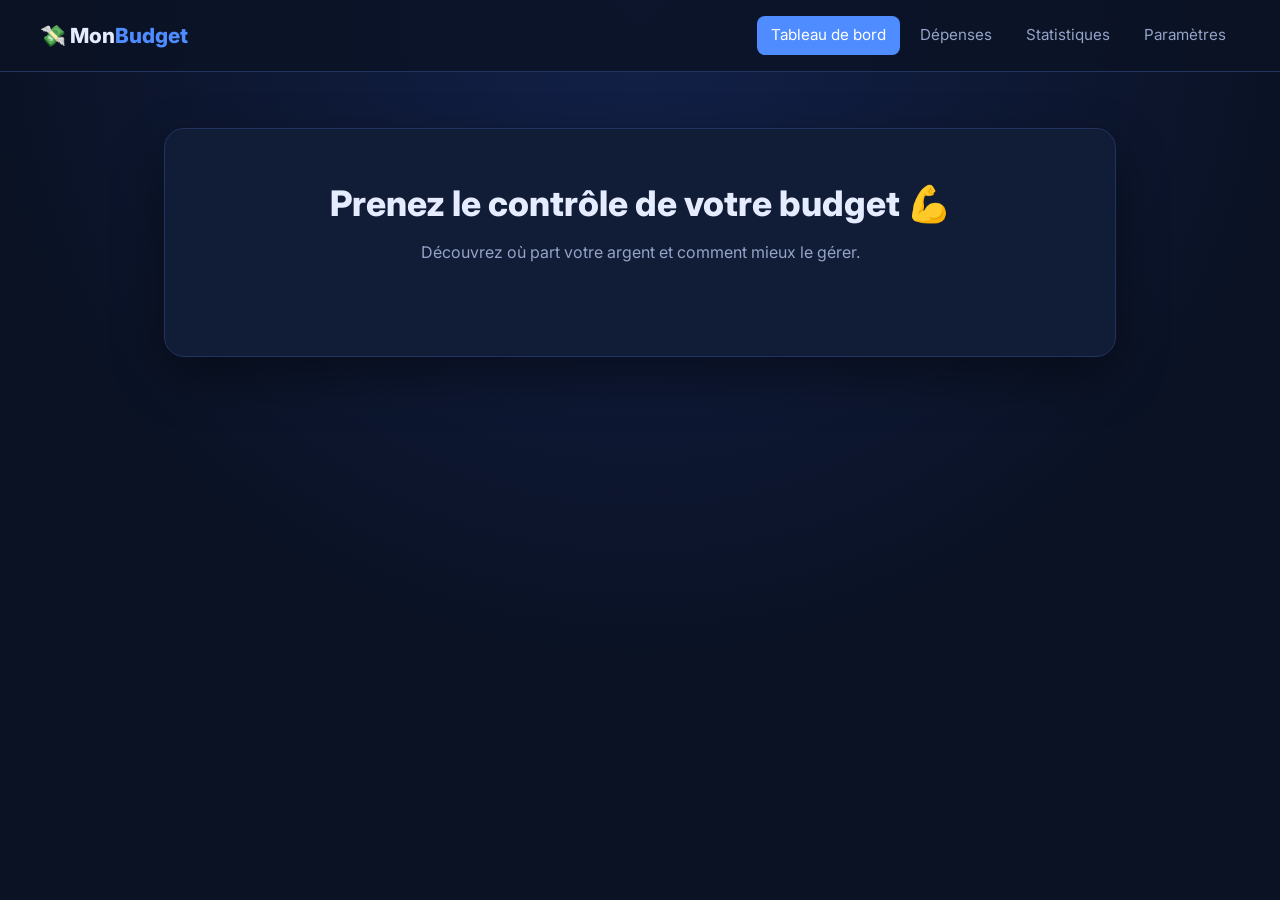
==== index.html @ a8c8c966 "ajout du titre et de la carte principale" ====
<!DOCTYPE html>
<html lang="fr">
<head>
  <meta charset="UTF-8">
  <meta name="viewport" content="width=device-width, initial-scale=1.0">
  <title>Tableau de bord – Budget étudiant</title>
  <link rel="preconnect" href="https://fonts.googleapis.com">
  <link rel="preconnect" href="https://fonts.gstatic.com" crossorigin>
  <link href="https://fonts.googleapis.com/css2?family=Inter:wght@400;500;600;700;800&display=swap" rel="stylesheet">
  <link rel="stylesheet" href="css/style.css">
</head>
<body>

  <!-- ===== NAVIGATION ===== -->
  <header class="navbar">
    <a href="index.html" class="logo">💸 Mon<span>Budget</span></a>
    <nav>
      <a href="index.html" class="active">Tableau de bord</a>
      <a href="depenses.html">Dépenses</a>
      <a href="stats.html">Statistiques</a>
      <a href="parametres.html">Paramètres</a>
    </nav>
    <!-- BOUTONS -->
  </header>

  <main class="container">
    <section class="card">

      <!-- TITRE -->
      <h1>Prenez le contrôle de votre budget 💪</h1>
      <p class="subtitle">Découvrez où part votre argent et comment mieux le gérer.</p>

      <!-- BARRE -->

      <div class="columns">

        <!-- LÉGENDE -->

        <!-- CONSEILS -->

      </div>
    </section>
  </main>

</body>
</html>
---- css/style.css ----
/* =========================================================
   VARIABLES
   Toutes les couleurs du site sont définies ici :
   les modifier ici les change partout.
   ========================================================= */
:root {
  /* Thème bleu nuit */
  --bg:          #0a1224;
  --card:        #111c36;
  --panel:       #16244a;
  --border:      #22335f;
  --text:        #e6ecff;
  --text-muted:  #94a3c7;
  --accent:      #4f8cff;
  --accent-2:    #7c5cff;

  /* Catégories de dépenses : tons chauds et terreux */
  --logement:     #e76f51;
  --alimentation: #f4a261;
  --etudes:       #2a9d8f;
  --transport:    #8ab17d;
  --loisirs:      #e9c46a;
  --divers:       #b5838d;

  /* Conseils : tons froids et pastel, pour se distinguer des catégories */
  --tip-1: #a0c4ff;
  --tip-2: #c77dff;
  --tip-3: #ff8fab;
  --tip-4: #80ed99;
  --tip-5: #ffe066;
}

/* =========================================================
   BASE
   ========================================================= */
* {
  box-sizing: border-box;
  margin: 0;
  padding: 0;
}

body {
  font-family: 'Inter', system-ui, sans-serif;
  background: radial-gradient(circle at top, #13214a 0%, var(--bg) 60%);
  color: var(--text);
  min-height: 100vh;
  line-height: 1.5;
}

/* =========================================================
   NAVIGATION
   ========================================================= */
.navbar {
  display: flex;
  justify-content: space-between;
  align-items: center;
  flex-wrap: wrap;
  gap: 16px;
  padding: 16px 40px;
  background: rgba(10, 18, 36, 0.8);
  border-bottom: 1px solid var(--border);
}

.logo {
  font-size: 1.3rem;
  font-weight: 800;
  color: var(--text);
  text-decoration: none;
}

.logo span {
  color: var(--accent);
}

.navbar nav {
  display: flex;
  gap: 6px;
  flex-wrap: wrap;
}

.navbar nav a {
  color: var(--text-muted);
  text-decoration: none;
  padding: 8px 14px;
  border-radius: 8px;
  font-size: 0.95rem;
  transition: background 0.2s, color 0.2s;
}

.navbar nav a:hover {
  background: var(--panel);
  color: var(--text);
}

.navbar nav a.active {
  background: var(--accent);
  color: #fff;
}
/* =========================================================
   CARTE PRINCIPALE
   ========================================================= */
.container {
  max-width: 1000px;
  margin: 56px auto;
  padding: 0 24px;
}

.card {
  background: var(--card);
  border: 1px solid var(--border);
  border-radius: 20px;
  padding: 48px;
  box-shadow: 0 20px 50px rgba(0, 0, 0, 0.4);
}

h1 {
  text-align: center;
  font-size: 2.2rem;
  font-weight: 800;
}

.subtitle {
  text-align: center;
  color: var(--text-muted);
  margin: 10px 0 44px;
}

.section-title {
  font-size: 1.1rem;
  font-weight: 700;
  margin-bottom: 14px;
}
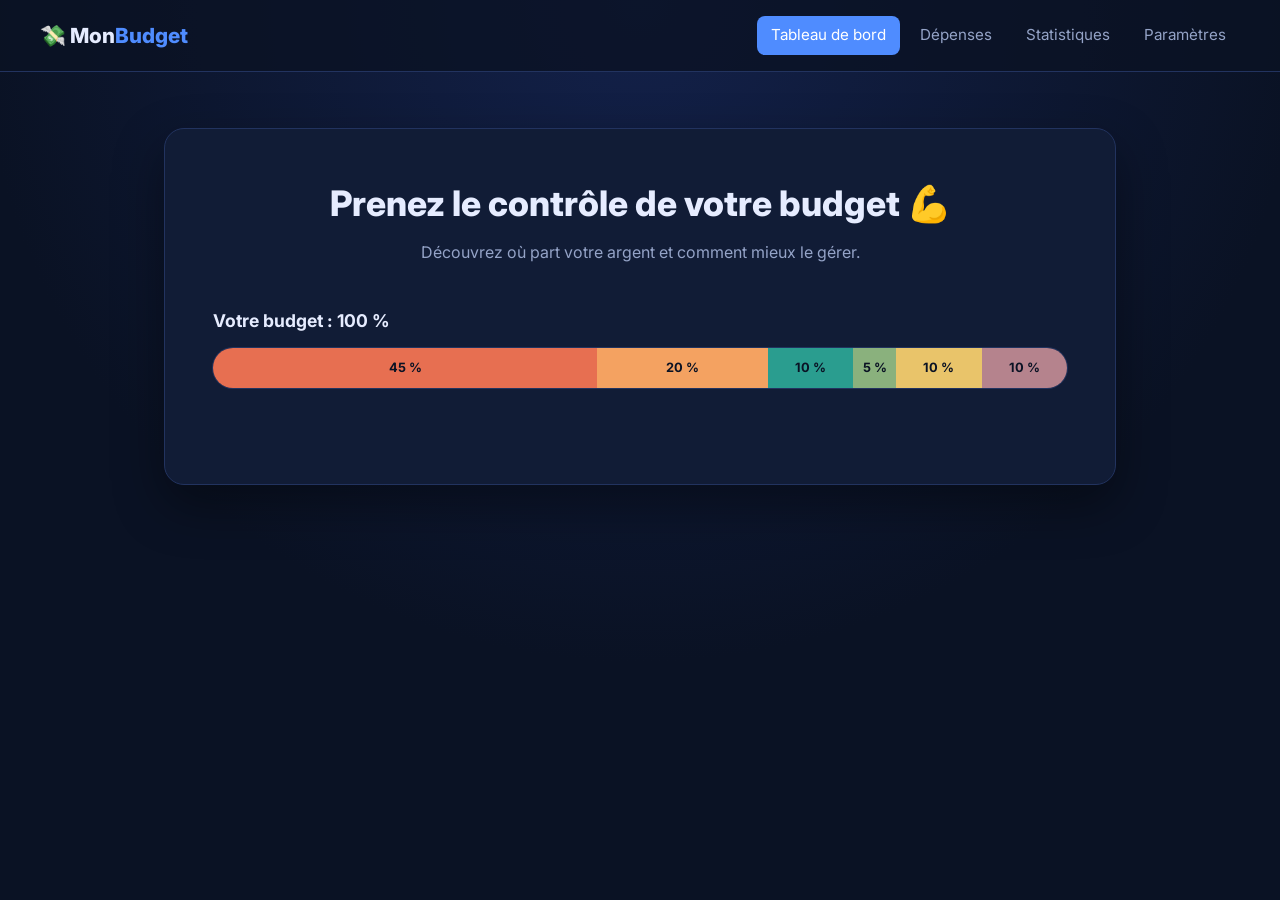
==== commit b810e4d2: "ajout de la barre de répartition du budget" ====
--- a/index.html
+++ b/index.html
@@ -31,6 +31,16 @@
       <p class="subtitle">Découvrez où part votre argent et comment mieux le gérer.</p>
 
       <!-- BARRE -->
+      <!-- La largeur de chaque segment correspond à son pourcentage du budget -->
+      <h2 class="section-title">Votre budget : 100 %</h2>
+      <div class="budget-bar">
+        <span class="seg logement"     style="width: 45%">45 %</span>
+        <span class="seg alimentation" style="width: 20%">20 %</span>
+        <span class="seg etudes"       style="width: 10%">10 %</span>
+        <span class="seg transport"    style="width: 5%">5 %</span>
+        <span class="seg loisirs"      style="width: 10%">10 %</span>
+        <span class="seg divers"       style="width: 10%">10 %</span>
+      </div>
 
       <div class="columns">
 
--- a/css/style.css
+++ b/css/style.css
@@ -129,4 +129,38 @@
   font-size: 1.1rem;
   font-weight: 700;
   margin-bottom: 14px;
-}+}
+/* =========================================================
+   BARRE DU BUDGET
+   ========================================================= */
+.budget-bar {
+  display: flex;
+  height: 40px;
+  border-radius: 999px;
+  overflow: hidden; /* coupe les segments pour suivre les bords arrondis */
+  margin-bottom: 48px;
+  box-shadow: 0 0 0 1px var(--border);
+}
+
+.seg {
+  display: flex;
+  align-items: center;
+  justify-content: center;
+  font-size: 0.8rem;
+  font-weight: 700;
+  color: var(--bg);
+  white-space: nowrap;
+  transition: filter 0.2s;
+}
+
+.seg:hover {
+  filter: brightness(1.15);
+}
+
+/* Couleurs de fond partagées par les segments et les pastilles */
+.logement     { background: var(--logement); }
+.alimentation { background: var(--alimentation); }
+.etudes       { background: var(--etudes); }
+.transport    { background: var(--transport); }
+.loisirs      { background: var(--loisirs); }
+.divers       { background: var(--divers); }
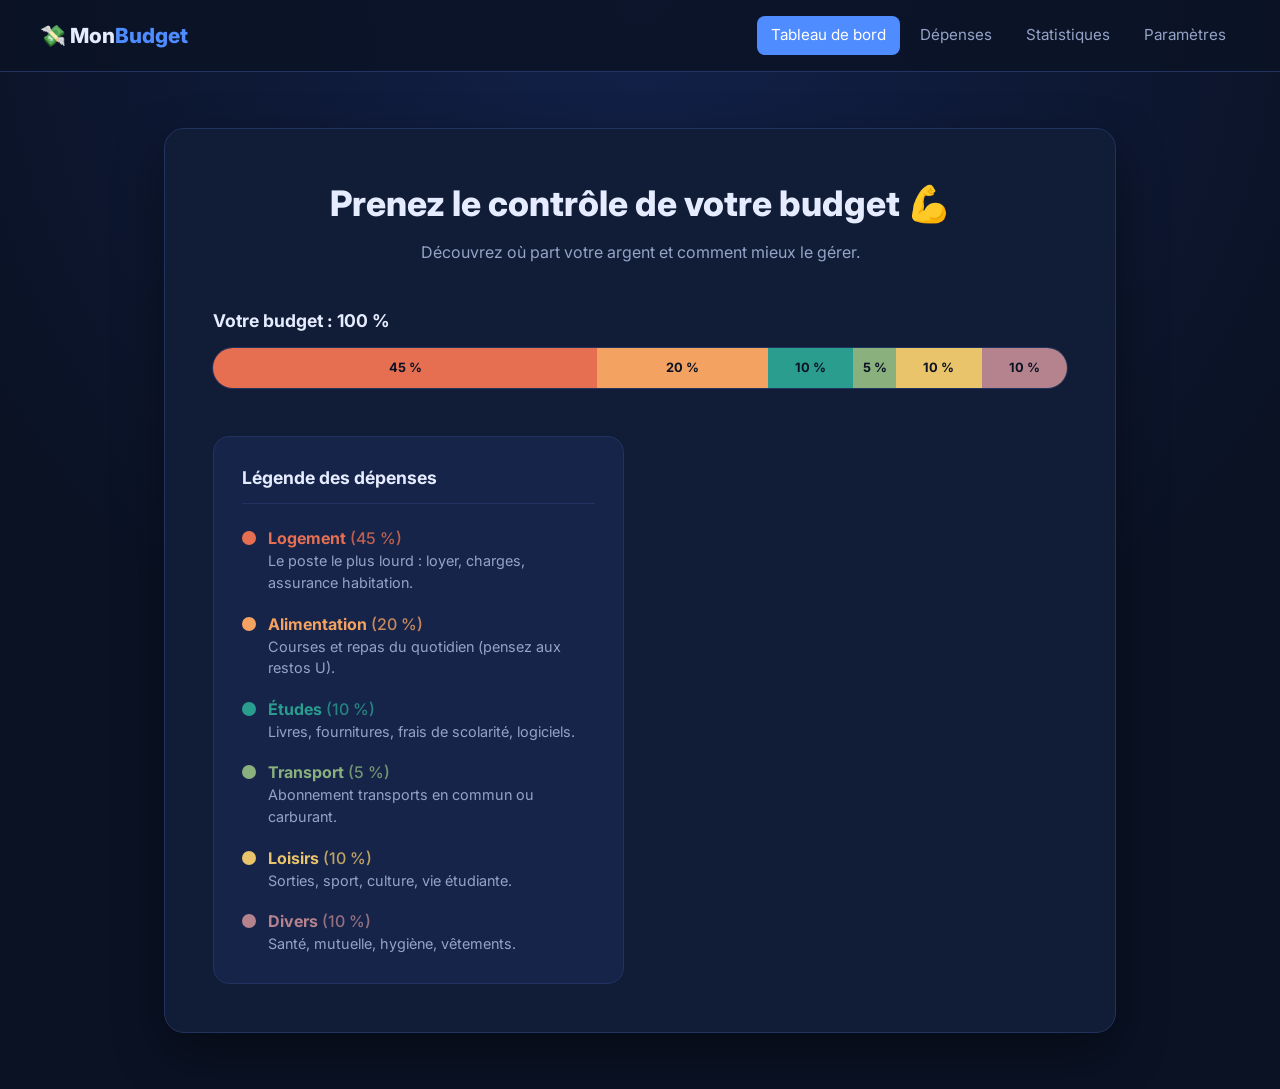
==== commit 8bb69cf9: "ajout de la légende des dépenses" ====
--- a/index.html
+++ b/index.html
@@ -45,6 +45,53 @@
       <div class="columns">
 
         <!-- LÉGENDE -->
+        <div class="panel">
+          <h3>Légende des dépenses</h3>
+          <ul class="legend">
+            <li>
+              <span class="dot logement"></span>
+              <div>
+                <strong class="txt-logement">Logement <em>(45 %)</em></strong>
+                <p>Le poste le plus lourd : loyer, charges, assurance habitation.</p>
+              </div>
+            </li>
+            <li>
+              <span class="dot alimentation"></span>
+              <div>
+                <strong class="txt-alimentation">Alimentation <em>(20 %)</em></strong>
+                <p>Courses et repas du quotidien (pensez aux restos U).</p>
+              </div>
+            </li>
+            <li>
+              <span class="dot etudes"></span>
+              <div>
+                <strong class="txt-etudes">Études <em>(10 %)</em></strong>
+                <p>Livres, fournitures, frais de scolarité, logiciels.</p>
+              </div>
+            </li>
+            <li>
+              <span class="dot transport"></span>
+              <div>
+                <strong class="txt-transport">Transport <em>(5 %)</em></strong>
+                <p>Abonnement transports en commun ou carburant.</p>
+              </div>
+            </li>
+            <li>
+              <span class="dot loisirs"></span>
+              <div>
+                <strong class="txt-loisirs">Loisirs <em>(10 %)</em></strong>
+                <p>Sorties, sport, culture, vie étudiante.</p>
+              </div>
+            </li>
+            <li>
+              <span class="dot divers"></span>
+              <div>
+                <strong class="txt-divers">Divers <em>(10 %)</em></strong>
+                <p>Santé, mutuelle, hygiène, vêtements.</p>
+              </div>
+            </li>
+          </ul>
+        </div>
 
         <!-- CONSEILS -->
 
--- a/css/style.css
+++ b/css/style.css
@@ -163,4 +163,73 @@
 .etudes       { background: var(--etudes); }
 .transport    { background: var(--transport); }
 .loisirs      { background: var(--loisirs); }
-.divers       { background: var(--divers); }+.divers       { background: var(--divers); }
+/* =========================================================
+   COLONNES
+   ========================================================= */
+.columns {
+  display: grid;
+  grid-template-columns: 1fr 1fr;
+  gap: 32px;
+}
+
+.panel {
+  background: var(--panel);
+  border: 1px solid var(--border);
+  border-radius: 16px;
+  padding: 28px;
+}
+
+.panel h3 {
+  font-size: 1.1rem;
+  margin-bottom: 22px;
+  padding-bottom: 12px;
+  border-bottom: 1px solid var(--border);
+}
+
+/* =========================================================
+   LÉGENDE DES DÉPENSES
+   ========================================================= */
+.legend {
+  list-style: none;
+  display: flex;
+  flex-direction: column;
+  gap: 18px;
+}
+
+.legend li {
+  display: flex;
+  gap: 12px;
+  align-items: flex-start;
+}
+
+.dot {
+  flex-shrink: 0; /* empêche la pastille de s'écraser si le texte est long */
+  width: 14px;
+  height: 14px;
+  border-radius: 50%;
+  margin-top: 5px; /* aligne la pastille sur la première ligne de texte */
+}
+
+.legend strong {
+  display: block;
+  font-weight: 700;
+}
+
+.legend em {
+  font-style: normal;
+  font-weight: 500;
+  opacity: 0.8;
+}
+
+.legend p {
+  color: var(--text-muted);
+  font-size: 0.9rem;
+}
+
+.txt-logement     { color: var(--logement); }
+.txt-alimentation { color: var(--alimentation); }
+.txt-etudes       { color: var(--etudes); }
+.txt-transport    { color: var(--transport); }
+.txt-loisirs      { color: var(--loisirs); }
+.txt-divers       { color: var(--divers); }
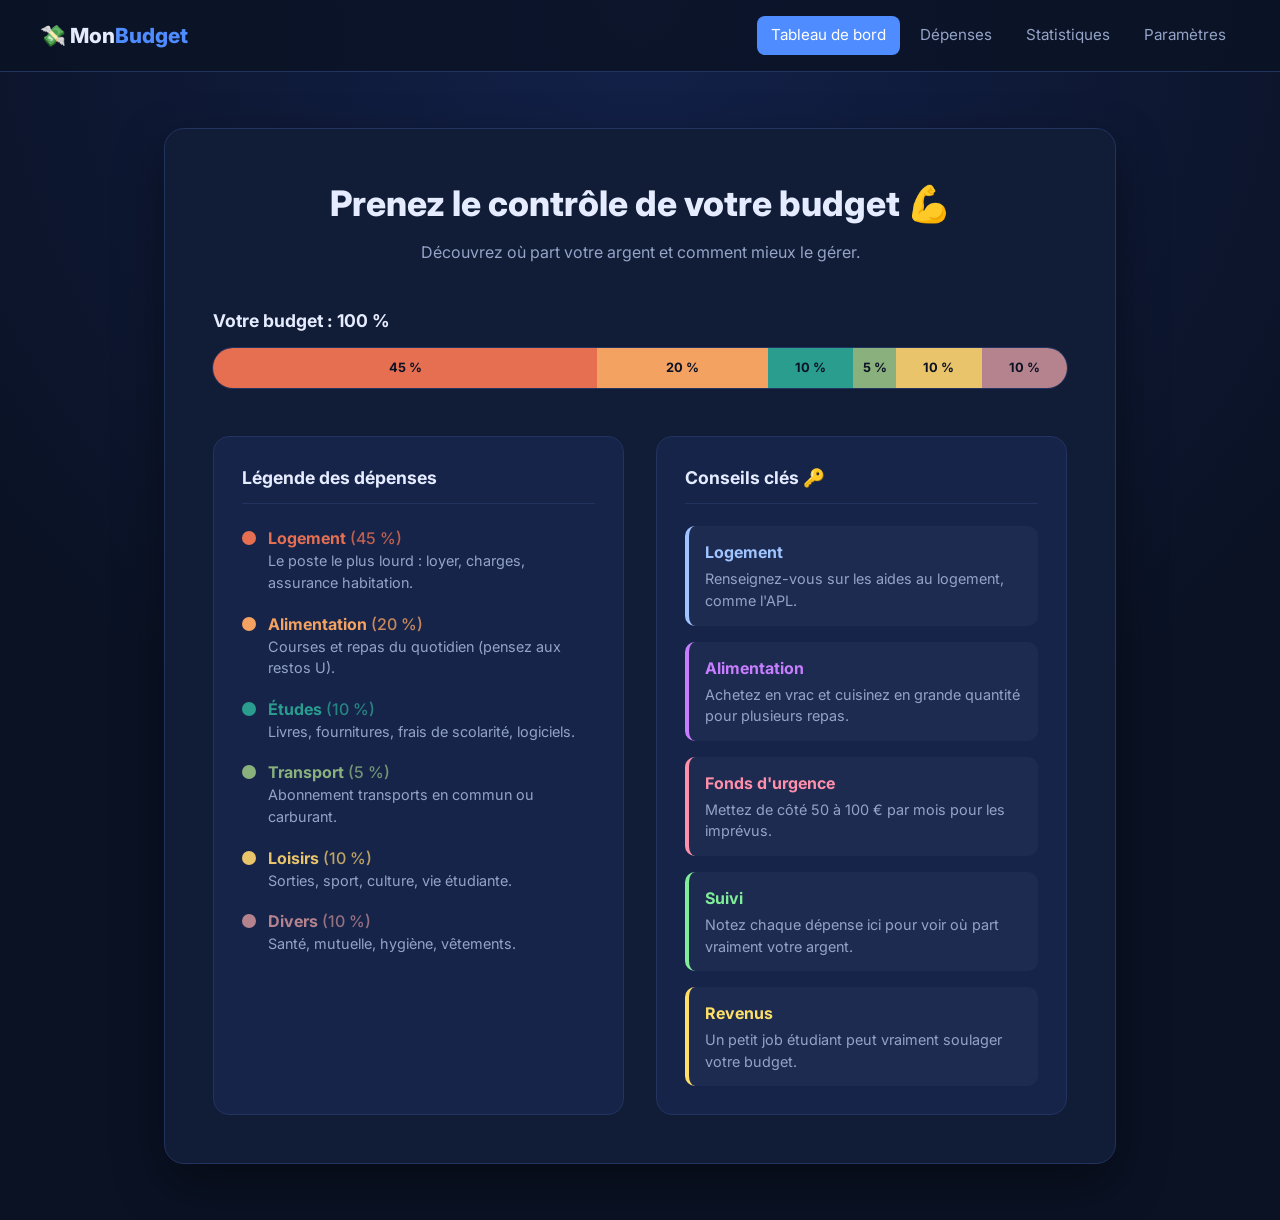
==== commit 478c0d48: "ajout de la section conseils clés" ====
--- a/index.html
+++ b/index.html
@@ -94,6 +94,32 @@
         </div>
 
         <!-- CONSEILS -->
+                 <!-- ===== CONSEILS CLÉS ===== -->
+        <div class="panel">
+          <h3>Conseils clés 🔑</h3>
+          <ul class="tips">
+            <li class="tip tip-1">
+              <strong>Logement</strong>
+              <p>Renseignez-vous sur les aides au logement, comme l'APL.</p>
+            </li>
+            <li class="tip tip-2">
+              <strong>Alimentation</strong>
+              <p>Achetez en vrac et cuisinez en grande quantité pour plusieurs repas.</p>
+            </li>
+            <li class="tip tip-3">
+              <strong>Fonds d'urgence</strong>
+              <p>Mettez de côté 50 à 100 € par mois pour les imprévus.</p>
+            </li>
+            <li class="tip tip-4">
+              <strong>Suivi</strong>
+              <p>Notez chaque dépense ici pour voir où part vraiment votre argent.</p>
+            </li>
+            <li class="tip tip-5">
+              <strong>Revenus</strong>
+              <p>Un petit job étudiant peut vraiment soulager votre budget.</p>
+            </li>
+          </ul>
+        </div>
 
       </div>
     </section>
--- a/css/style.css
+++ b/css/style.css
@@ -232,4 +232,39 @@
 .txt-etudes       { color: var(--etudes); }
 .txt-transport    { color: var(--transport); }
 .txt-loisirs      { color: var(--loisirs); }
-.txt-divers       { color: var(--divers); }+.txt-divers       { color: var(--divers); }
+/* =========================================================
+   CONSEILS CLÉS
+   ========================================================= */
+.tips {
+  list-style: none;
+  display: flex;
+  flex-direction: column;
+  gap: 16px;
+}
+
+/* --tip-color est défini par chaque classe .tip-N ci-dessous,
+   ce qui évite de répéter les règles pour chaque conseil */
+.tip {
+  padding: 14px 16px;
+  border-radius: 10px;
+  background: rgba(255, 255, 255, 0.03);
+  border-left: 4px solid var(--tip-color);
+}
+
+.tip strong {
+  color: var(--tip-color);
+  font-weight: 700;
+}
+
+.tip p {
+  color: var(--text-muted);
+  font-size: 0.9rem;
+  margin-top: 4px;
+}
+
+.tip-1 { --tip-color: var(--tip-1); }
+.tip-2 { --tip-color: var(--tip-2); }
+.tip-3 { --tip-color: var(--tip-3); }
+.tip-4 { --tip-color: var(--tip-4); }
+.tip-5 { --tip-color: var(--tip-5); }
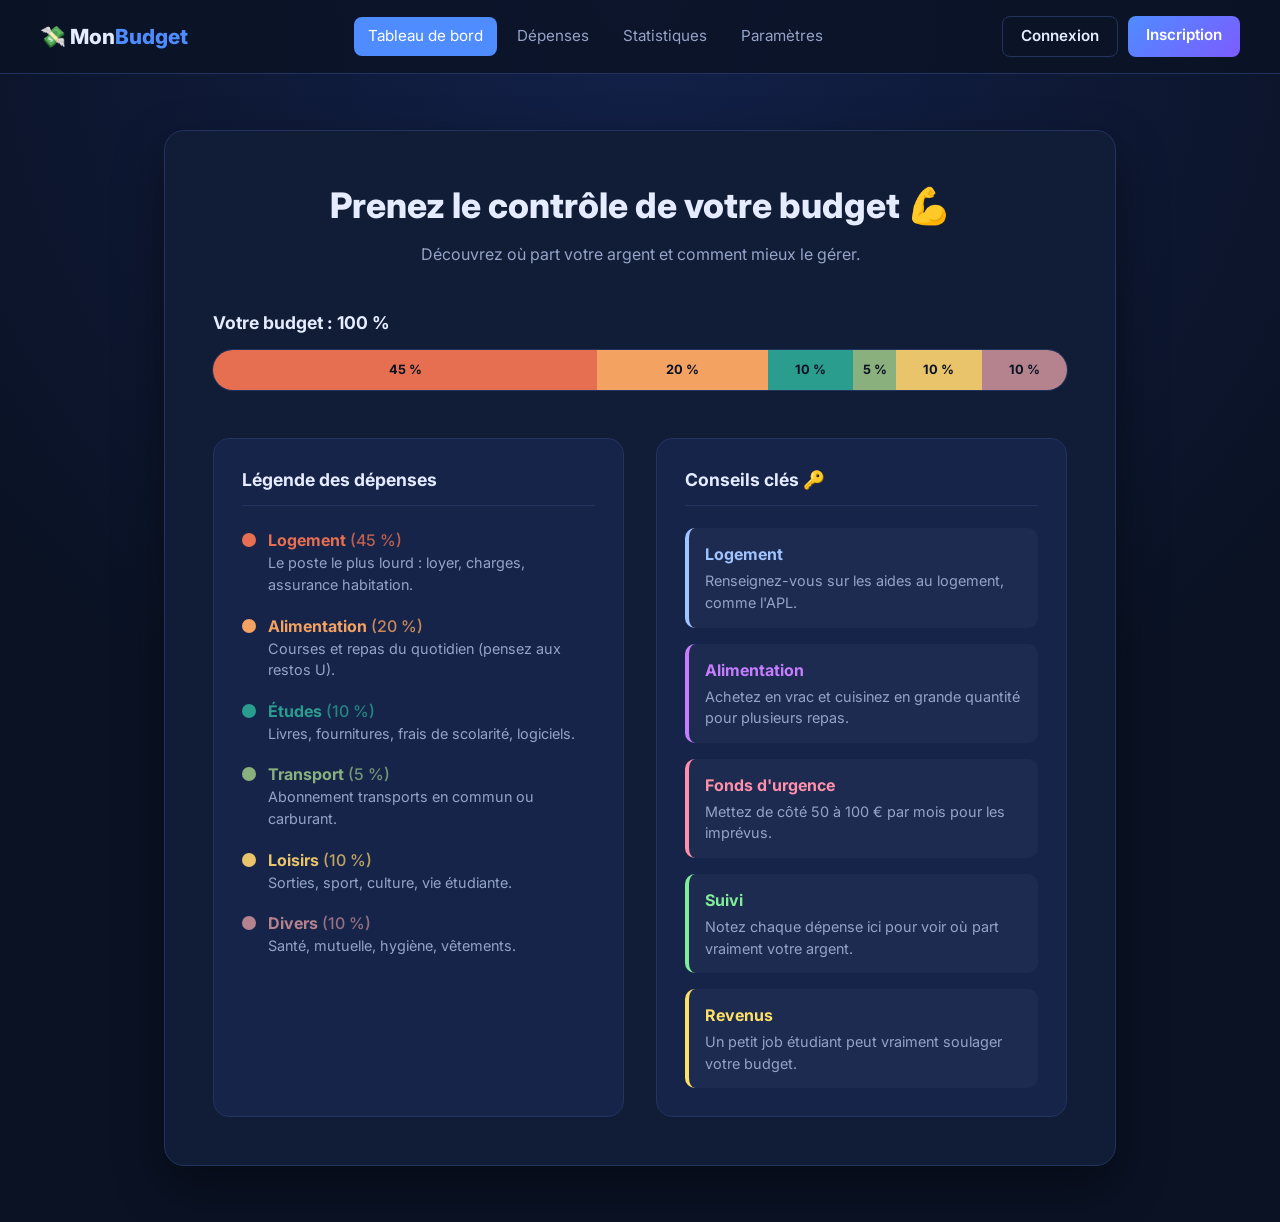
==== commit 3e807c7f: "ajout des boutons Connexion et Inscription" ====
--- a/index.html
+++ b/index.html
@@ -20,7 +20,12 @@
       <a href="stats.html">Statistiques</a>
       <a href="parametres.html">Paramètres</a>
     </nav>
-    <!-- BOUTONS -->
+    
+         <!-- ===== COMPTE ===== -->
+    <div class="nav-auth">
+      <a href="connexion.html" class="btn-ghost">Connexion</a>
+      <a href="inscription.html" class="btn-primary">Inscription</a>
+    </div>
   </header>
 
   <main class="container">
--- a/css/style.css
+++ b/css/style.css
@@ -267,4 +267,67 @@
 .tip-2 { --tip-color: var(--tip-2); }
 .tip-3 { --tip-color: var(--tip-3); }
 .tip-4 { --tip-color: var(--tip-4); }
-.tip-5 { --tip-color: var(--tip-5); }+.tip-5 { --tip-color: var(--tip-5); }
+/* =========================================================
+   RESPONSIVE (écrans de moins de 760px)
+   ========================================================= */
+@media (max-width: 760px) {
+  .navbar {
+    padding: 14px 16px;
+  }
+
+  .container {
+    margin: 32px auto;
+    padding: 0 16px;
+  }
+
+  .card {
+    padding: 28px 20px;
+  }
+
+  h1 {
+    font-size: 1.7rem;
+  }
+
+  .columns {
+    grid-template-columns: 1fr;
+  }
+
+  .seg {
+    font-size: 0.65rem;
+  }
+}
+/* =========================================================
+   BOUTONS CONNEXION / INSCRIPTION
+   ========================================================= */
+.nav-auth {
+  display: flex;
+  gap: 10px;
+}
+
+.nav-auth a {
+  padding: 8px 18px;
+  border-radius: 8px;
+  font-size: 0.95rem;
+  font-weight: 600;
+  text-decoration: none;
+  transition: border-color 0.2s, filter 0.2s;
+}
+
+.btn-ghost {
+  color: var(--text);
+  border: 1px solid var(--border);
+}
+
+.btn-ghost:hover {
+  border-color: var(--accent);
+}
+
+.btn-primary {
+  color: #fff;
+  background: linear-gradient(135deg, var(--accent), var(--accent-2));
+}
+
+.btn-primary:hover {
+  filter: brightness(1.15);
+}
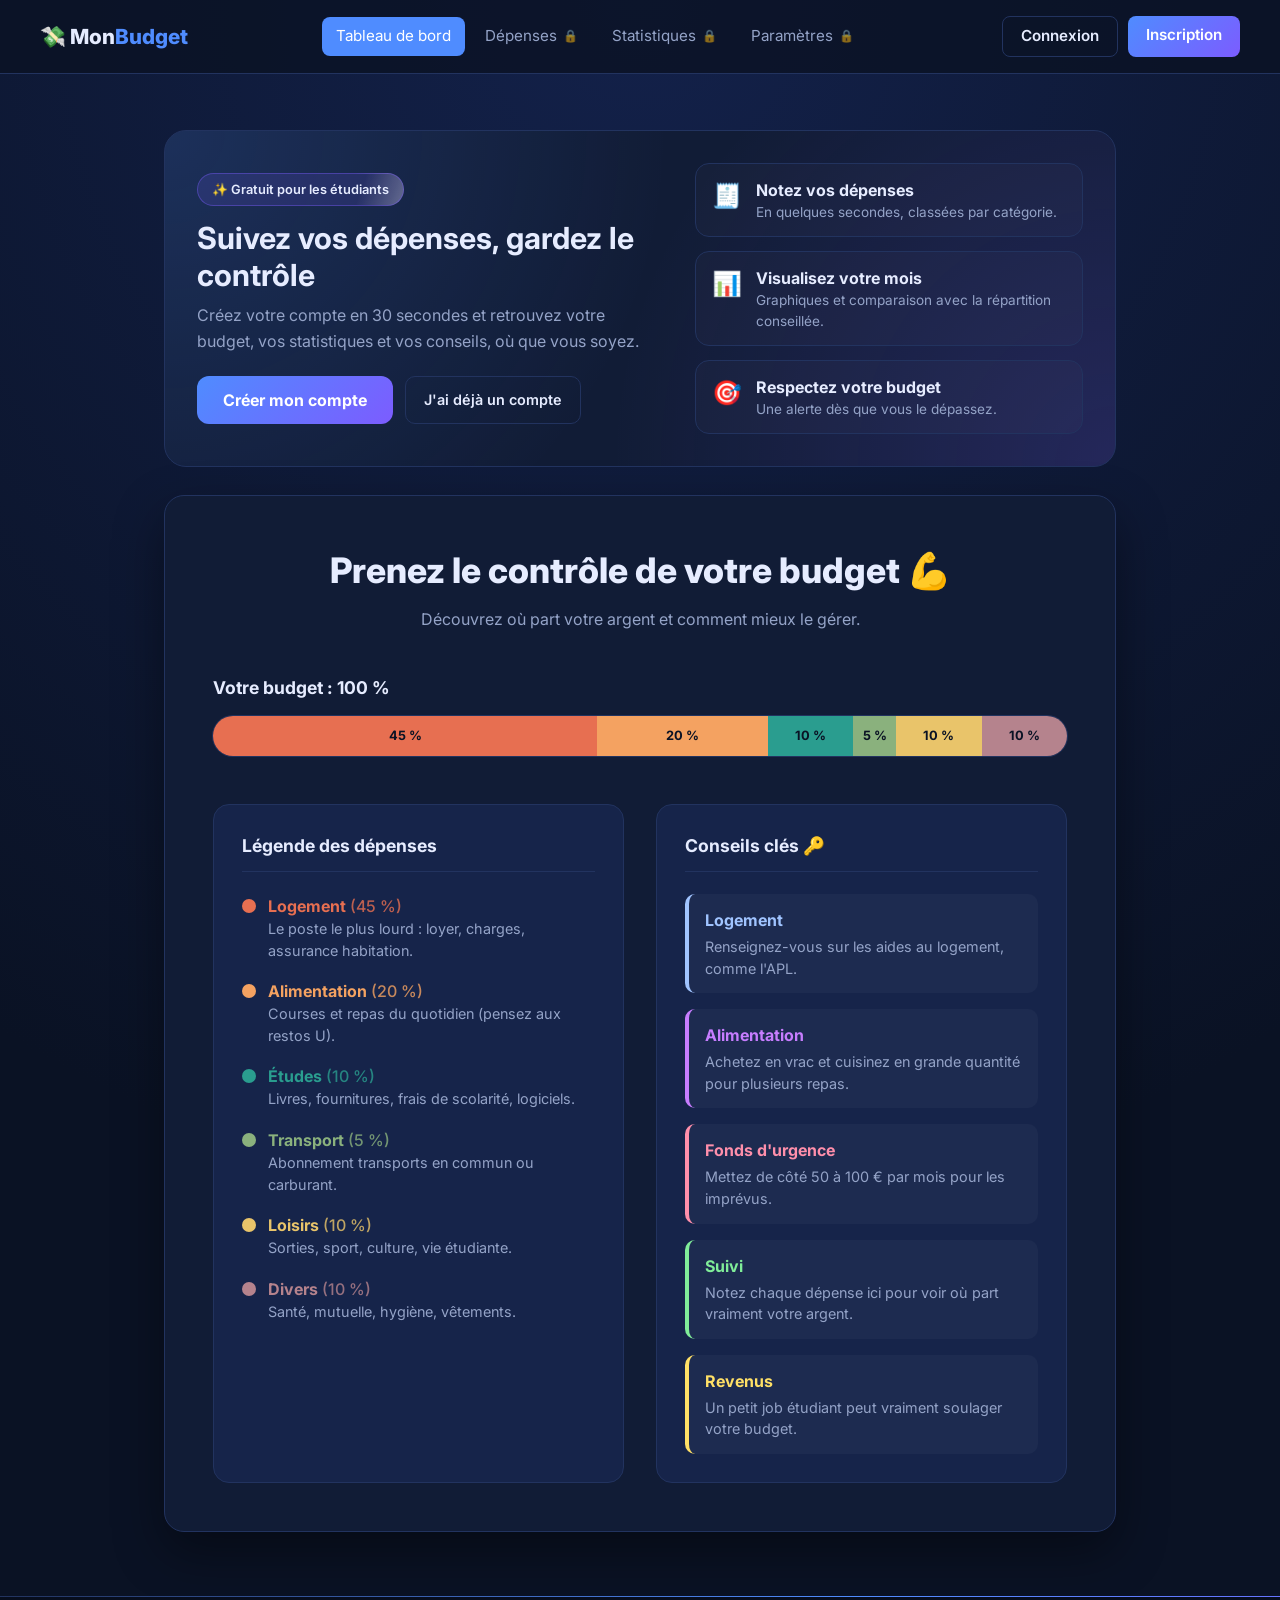
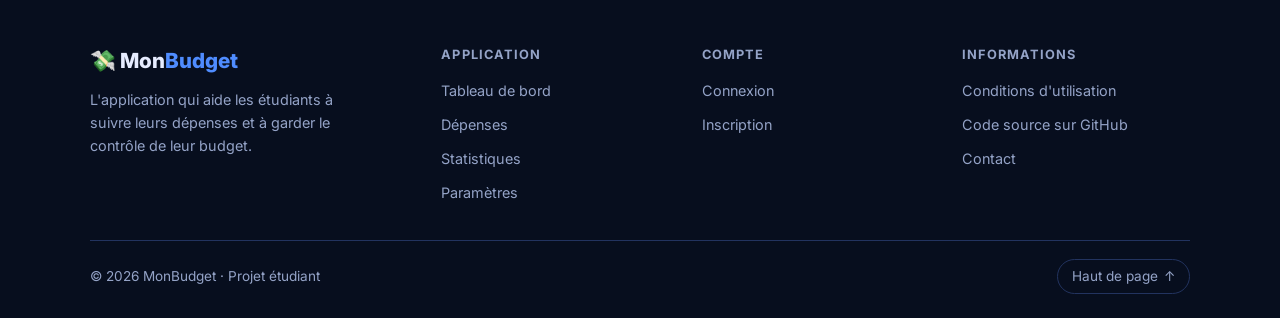
==== commit dc0ddaa5: "ajout du style du pied de page" ====
--- a/index.html
+++ b/index.html
@@ -8,7 +8,10 @@
   <link rel="preconnect" href="https://fonts.gstatic.com" crossorigin>
   <link href="https://fonts.googleapis.com/css2?family=Inter:wght@400;500;600;700;800&display=swap" rel="stylesheet">
   <link rel="stylesheet" href="css/style.css">
+    <script src="js/settings.js"></script>
+      <script src="js/auth.js"></script>
 </head>
+  
 <body>
 
   <!-- ===== NAVIGATION ===== -->
@@ -20,7 +23,7 @@
       <a href="stats.html">Statistiques</a>
       <a href="parametres.html">Paramètres</a>
     </nav>
-    
+
          <!-- ===== COMPTE ===== -->
     <div class="nav-auth">
       <a href="connexion.html" class="btn-ghost">Connexion</a>
@@ -29,6 +32,8 @@
   </header>
 
   <main class="container">
+        <!-- ===== ACCUEIL PERSONNALISÉ (rempli par accueil.js) ===== -->
+    <section class="home-panel" id="home-panel" hidden></section>
     <section class="card">
 
       <!-- TITRE -->
@@ -129,6 +134,7 @@
       </div>
     </section>
   </main>
-
+     <script src="js/accueil.js"></script>
+     
 </body>
 </html>
--- a/css/style.css
+++ b/css/style.css
@@ -330,4 +330,3837 @@
 
 .btn-primary:hover {
   filter: brightness(1.15);
-}+}
+/* =========================================================
+   PAGE DÉPENSES – ANIMATIONS
+   ========================================================= */
+:root {
+  /* Courbe "ease-out" douce : démarre vite, ralentit en fin de mouvement */
+  --ease: cubic-bezier(0.22, 1, 0.36, 1);
+}
+
+@keyframes fadeUp {
+  from { opacity: 0; transform: translateY(18px); }
+  to   { opacity: 1; transform: none; }
+}
+
+@keyframes rowIn {
+  from { opacity: 0; transform: translateX(-14px); }
+  to   { opacity: 1; transform: none; }
+}
+
+@keyframes rowOut {
+  to { opacity: 0; transform: translateX(40px); }
+}
+
+@keyframes shake {
+  0%, 100% { transform: translateX(0); }
+  25%      { transform: translateX(-6px); }
+  75%      { transform: translateX(6px); }
+}
+
+/* =========================================================
+   PAGE DÉPENSES – TITRE ET RÉSUMÉ
+   ========================================================= */
+.page-header {
+  animation: fadeUp 0.7s var(--ease) both;
+}
+
+.summary {
+  display: grid;
+  grid-template-columns: repeat(3, 1fr);
+  gap: 20px;
+  margin-bottom: 32px;
+}
+
+.stat-card {
+  position: relative;
+  overflow: hidden;
+  background: var(--card);
+  border: 1px solid var(--border);
+  border-radius: 16px;
+  padding: 22px 24px;
+  animation: fadeUp 0.7s var(--ease) both;
+  transition: transform 0.4s var(--ease), border-color 0.4s, box-shadow 0.4s var(--ease);
+}
+
+/* Apparition en cascade : chaque carte arrive un peu après la précédente */
+.stat-card:nth-child(1) { animation-delay: 0.10s; }
+.stat-card:nth-child(2) { animation-delay: 0.20s; }
+.stat-card:nth-child(3) { animation-delay: 0.30s; }
+
+/* Ligne dégradée qui se dessine de gauche à droite au survol */
+.stat-card::before {
+  content: "";
+  position: absolute;
+  top: 0;
+  left: 0;
+  right: 0;
+  height: 3px;
+  background: linear-gradient(90deg, var(--accent), var(--accent-2));
+  transform: scaleX(0);
+  transform-origin: left;
+  transition: transform 0.6s var(--ease);
+}
+
+.stat-card:hover {
+  transform: translateY(-5px);
+  border-color: var(--accent);
+  box-shadow: 0 16px 32px rgba(0, 0, 0, 0.35);
+}
+
+.stat-card:hover::before {
+  transform: scaleX(1);
+}
+
+.stat-label {
+  display: block;
+  color: var(--text-muted);
+  font-size: 0.85rem;
+  margin-bottom: 6px;
+}
+
+.stat-value {
+  display: inline-block; /* nécessaire pour pouvoir l'agrandir avec transform */
+  font-size: 1.6rem;
+  font-weight: 800;
+}
+/* =========================================================
+   PAGE DÉPENSES – FORMULAIRE
+   ========================================================= */
+.form-panel {
+  margin-bottom: 32px;
+  animation: fadeUp 0.7s var(--ease) 0.35s both;
+}
+
+.expense-form {
+  display: grid;
+  grid-template-columns: repeat(3, 1fr);
+  gap: 18px 20px;
+}
+
+.field {
+  display: flex;
+  flex-direction: column;
+  gap: 6px;
+}
+
+.field-wide {
+  grid-column: 1 / -1; /* occupe toute la largeur du formulaire */
+}
+
+.field label {
+  font-size: 0.85rem;
+  font-weight: 600;
+  color: var(--text-muted);
+}
+
+.field input,
+.field select {
+  background: var(--bg);
+  color: var(--text);
+  border: 1px solid var(--border);
+  border-radius: 10px;
+  padding: 11px 14px;
+  font: inherit;
+  transition: border-color 0.3s var(--ease), box-shadow 0.3s var(--ease);
+}
+
+/* Halo bleu doux autour du champ actif */
+.field input:focus,
+.field select:focus {
+  outline: none;
+  border-color: var(--accent);
+  box-shadow: 0 0 0 4px rgba(79, 140, 255, 0.18);
+}
+
+/* Champ en erreur : bordure rouge + tremblement */
+.field .invalid {
+  border-color: var(--logement);
+  animation: shake 0.4s var(--ease);
+}
+
+/* Calendrier des champs date et mois en mode sombre */
+input[type="date"],
+input[type="month"] {
+  color-scheme: dark;
+}
+
+.form-error {
+  grid-column: 1 / -1;
+  min-height: 1.2em; /* réserve la place pour éviter que la page saute */
+  color: var(--logement);
+  font-size: 0.9rem;
+}
+
+.btn-submit {
+  grid-column: 1 / -1;
+  justify-self: start;
+  padding: 12px 30px;
+  border: none;
+  border-radius: 10px;
+  font: inherit;
+  font-weight: 700;
+  color: #fff;
+  cursor: pointer;
+  /* Dégradé deux fois plus large que le bouton : on le fait glisser au survol */
+  background: linear-gradient(135deg, var(--accent), var(--accent-2), var(--accent));
+  background-size: 200% 100%;
+  transition: transform 0.3s var(--ease), box-shadow 0.3s var(--ease), background-position 0.8s var(--ease);
+}
+
+.btn-submit:hover {
+  transform: translateY(-2px);
+  background-position: 100% 0;
+  box-shadow: 0 12px 26px rgba(79, 140, 255, 0.35);
+}
+
+.btn-submit:active {
+  transform: translateY(0) scale(0.98);
+}
+/* =========================================================
+   PAGE DÉPENSES – FILTRES ET TABLEAU
+   ========================================================= */
+.list-panel {
+  animation: fadeUp 0.7s var(--ease) 0.45s both;
+}
+
+.list-header {
+  display: flex;
+  justify-content: space-between;
+  align-items: center;
+  flex-wrap: wrap;
+  gap: 16px;
+  margin-bottom: 12px;
+  padding-bottom: 16px;
+  border-bottom: 1px solid var(--border);
+}
+
+/* Annule le soulignement de .panel h3 : ici c'est .list-header qui l'a */
+.list-header h3 {
+  margin: 0;
+  padding: 0;
+  border: none;
+}
+
+.filters {
+  display: flex;
+  flex-wrap: wrap;
+  gap: 10px;
+}
+
+.filters input,
+.filters select {
+  background: var(--bg);
+  color: var(--text);
+  border: 1px solid var(--border);
+  border-radius: 10px;
+  padding: 8px 12px;
+  font: inherit;
+  font-size: 0.9rem;
+  transition: border-color 0.3s var(--ease), box-shadow 0.3s var(--ease);
+}
+
+.filters input:focus,
+.filters select:focus {
+  outline: none;
+  border-color: var(--accent);
+  box-shadow: 0 0 0 4px rgba(79, 140, 255, 0.18);
+}
+
+.table-wrap {
+  overflow-x: auto; /* sur petit écran, le tableau défile au lieu de déborder */
+}
+
+.expense-table {
+  width: 100%;
+  min-width: 560px;
+  border-collapse: collapse;
+}
+
+.expense-table th {
+  text-align: left;
+  font-size: 0.75rem;
+  font-weight: 600;
+  text-transform: uppercase;
+  letter-spacing: 0.06em;
+  color: var(--text-muted);
+  padding: 10px 12px;
+}
+
+.expense-table td {
+  padding: 14px 12px;
+  border-top: 1px solid var(--border);
+}
+
+.expense-table .right {
+  text-align: right;
+}
+
+.expense-table tbody tr {
+  animation: rowIn 0.5s var(--ease) both;
+  transition: background 0.3s;
+}
+
+.expense-table tbody tr:hover {
+  background: rgba(255, 255, 255, 0.03);
+}
+
+/* Ligne en cours de suppression : elle glisse et s'efface */
+.expense-table tbody tr.removing {
+  animation: rowOut 0.4s var(--ease) forwards;
+}
+
+.badge {
+  display: inline-flex;
+  align-items: center;
+  gap: 8px;
+  padding: 4px 12px;
+  border-radius: 999px;
+  background: rgba(255, 255, 255, 0.05);
+  font-size: 0.8rem;
+  font-weight: 600;
+}
+
+.badge .dot {
+  width: 10px;
+  height: 10px;
+  margin-top: 0;
+}
+
+.amount {
+  font-weight: 700;
+}
+
+.actions {
+  display: flex;
+  justify-content: flex-end;
+  gap: 6px;
+}
+
+.icon-btn {
+  background: none;
+  border: 1px solid var(--border);
+  border-radius: 8px;
+  padding: 6px 10px;
+  color: var(--text-muted);
+  font: inherit;
+  font-size: 0.85rem;
+  cursor: pointer;
+  transition: color 0.3s, border-color 0.3s, transform 0.3s var(--ease);
+}
+
+.icon-btn:hover {
+  transform: translateY(-2px);
+  color: var(--text);
+  border-color: var(--accent);
+}
+
+.icon-btn.delete:hover {
+  color: var(--logement);
+  border-color: var(--logement);
+}
+
+.empty {
+  text-align: center;
+  color: var(--text-muted);
+  padding: 28px 0 8px;
+  animation: fadeUp 0.5s var(--ease) both;
+}
+/* =========================================================
+   PAGE DÉPENSES – REBOND DES CHIFFRES
+   ========================================================= */
+@keyframes bump {
+  0%   { transform: scale(1); }
+  40%  { transform: scale(1.1); color: var(--accent); }
+  100% { transform: scale(1); }
+}
+
+.bump {
+  animation: bump 0.5s var(--ease);
+}
+/* =========================================================
+   PAGE DÉPENSES – MODE MODIFICATION
+   ========================================================= */
+.expense-form.is-editing .btn-submit {
+  background: linear-gradient(135deg, var(--etudes), var(--accent), var(--etudes));
+  background-size: 200% 100%;
+}
+
+.expense-form.is-editing .field input,
+.expense-form.is-editing .field select {
+  border-color: var(--etudes);
+}
+/* =========================================================
+   PAGE DÉPENSES – RESPONSIVE
+   ========================================================= */
+@media (max-width: 760px) {
+  .summary {
+    grid-template-columns: 1fr;
+  }
+
+  .expense-form {
+    grid-template-columns: 1fr;
+  }
+
+  .btn-submit {
+    justify-self: stretch;
+  }
+
+  .filters {
+    width: 100%;
+  }
+
+  .filters input,
+  .filters select {
+    flex: 1 1 140px;
+  }
+}
+
+/* Respecte le réglage "réduire les animations" du système.
+   On raccourcit les animations au lieu de les supprimer, pour que
+   l'événement "animationend" (utilisé pour supprimer) se déclenche quand même. */
+@media (prefers-reduced-motion: reduce) {
+  *,
+  *::before,
+  *::after {
+    animation-duration: 0.01ms !important;
+    animation-delay: 0ms !important;
+    transition-duration: 0.01ms !important;
+    scroll-behavior: auto !important;
+  }
+}
+/* =========================================================
+   PAGE STATISTIQUES – ANIMATIONS
+   ========================================================= */
+:root {
+  --smooth: cubic-bezier(0.65, 0, 0.35, 1);    /* accélère puis ralentit, très doux */
+  --spring: cubic-bezier(0.34, 1.56, 0.64, 1); /* dépasse légèrement puis revient : effet ressort */
+}
+
+/* Passage du flou au net, avec un léger zoom */
+@keyframes blurIn {
+  from { opacity: 0; filter: blur(10px); transform: scale(0.96); }
+  to   { opacity: 1; filter: blur(0);    transform: none; }
+}
+
+/* =========================================================
+   PAGE STATISTIQUES – TITRE ET PÉRIODE
+   ========================================================= */
+.stats-header {
+  display: flex;
+  justify-content: space-between;
+  align-items: flex-end;
+  flex-wrap: wrap;
+  gap: 20px;
+  margin-bottom: 32px;
+  animation: blurIn 0.9s var(--smooth) both;
+}
+
+.stats-header h1 {
+  text-align: left;
+}
+
+.stats-header .subtitle {
+  text-align: left;
+  margin: 6px 0 0;
+}
+
+.period {
+  display: flex;
+  align-items: center;
+  gap: 10px;
+}
+
+.period label {
+  color: var(--text-muted);
+  font-size: 0.85rem;
+  font-weight: 600;
+}
+
+.period input {
+  background: var(--bg);
+  color: var(--text);
+  border: 1px solid var(--border);
+  border-radius: 10px;
+  padding: 9px 12px;
+  font: inherit;
+  color-scheme: dark;
+  transition: border-color 0.4s var(--smooth), box-shadow 0.4s var(--smooth);
+}
+
+.period input:focus {
+  outline: none;
+  border-color: var(--accent-2);
+  box-shadow: 0 0 0 4px rgba(124, 92, 255, 0.2);
+}
+
+/* =========================================================
+   PAGE STATISTIQUES – INDICATEURS
+   ========================================================= */
+.kpis {
+  display: grid;
+  grid-template-columns: repeat(4, 1fr);
+  gap: 18px;
+  margin-bottom: 28px;
+}
+
+.kpi {
+  position: relative;
+  overflow: hidden;
+  background: var(--card);
+  border: 1px solid var(--border);
+  border-radius: 16px;
+  padding: 22px;
+  animation: blurIn 0.9s var(--smooth) both;
+  transition: border-color 0.5s var(--smooth), transform 0.5s var(--spring);
+}
+
+.kpi:nth-child(1) { animation-delay: 0.15s; }
+.kpi:nth-child(2) { animation-delay: 0.25s; }
+.kpi:nth-child(3) { animation-delay: 0.35s; }
+.kpi:nth-child(4) { animation-delay: 0.45s; }
+
+/* Halo lumineux qui suit la souris : --x et --y sont mis à jour par le JS */
+.kpi::after {
+  content: "";
+  position: absolute;
+  inset: 0;
+  pointer-events: none;
+  background: radial-gradient(220px circle at var(--x, 50%) var(--y, 50%), rgba(124, 92, 255, 0.2), transparent 70%);
+  opacity: 0;
+  transition: opacity 0.5s var(--smooth);
+}
+
+.kpi:hover {
+  border-color: var(--accent-2);
+  transform: scale(1.02);
+}
+
+.kpi:hover::after {
+  opacity: 1;
+}
+
+/* Le texte reste au-dessus du halo */
+.kpi > * {
+  position: relative;
+  z-index: 1;
+}
+
+.kpi-label {
+  display: block;
+  color: var(--text-muted);
+  font-size: 0.85rem;
+  margin-bottom: 8px;
+}
+
+.kpi-value {
+  font-size: 1.6rem;
+  font-weight: 800;
+  font-variant-numeric: tabular-nums; /* chiffres de même largeur : le compteur ne "danse" pas */
+}
+
+.kpi-sub {
+  display: block;
+  margin-top: 4px;
+  font-size: 0.8rem;
+  color: var(--text-muted);
+}
+
+.trend-up   { color: var(--logement); }  /* les dépenses augmentent */
+.trend-down { color: var(--transport); } /* les dépenses baissent */
+/* =========================================================
+   PAGE STATISTIQUES – GRAPHIQUES
+   ========================================================= */
+.charts {
+  display: grid;
+  grid-template-columns: 1fr 1.4fr;
+  gap: 24px;
+  margin-bottom: 28px;
+}
+
+.chart-card {
+  animation: blurIn 0.9s var(--smooth) both;
+}
+
+.chart-card:nth-child(1) { animation-delay: 0.55s; }
+.chart-card:nth-child(2) { animation-delay: 0.65s; }
+
+/* Chart.js a besoin d'un parent avec une hauteur fixe */
+.chart-box {
+  position: relative;
+  height: 280px;
+}
+
+/* Total affiché au centre du camembert */
+.donut-center {
+  position: absolute;
+  inset: 0;
+  display: flex;
+  flex-direction: column;
+  align-items: center;
+  justify-content: center;
+  pointer-events: none; /* laisse passer la souris vers le graphique */
+}
+
+.donut-center span {
+  color: var(--text-muted);
+  font-size: 0.8rem;
+}
+
+.donut-center strong {
+  font-size: 1.3rem;
+  font-weight: 800;
+  font-variant-numeric: tabular-nums;
+}
+
+/* =========================================================
+   PAGE STATISTIQUES – DÉTAIL PAR CATÉGORIE
+   ========================================================= */
+.detail-panel {
+  animation: blurIn 0.9s var(--smooth) 0.75s both;
+}
+
+.detail-list {
+  list-style: none;
+  display: flex;
+  flex-direction: column;
+  gap: 22px;
+}
+
+.detail-top {
+  display: flex;
+  justify-content: space-between;
+  gap: 12px;
+  margin-bottom: 8px;
+  font-size: 0.95rem;
+}
+
+.detail-name {
+  display: flex;
+  align-items: center;
+  gap: 10px;
+  font-weight: 600;
+}
+
+.detail-name .dot {
+  margin-top: 0;
+}
+
+.detail-amount {
+  color: var(--text-muted);
+}
+
+.detail-amount b {
+  color: var(--text);
+}
+
+.progress {
+  position: relative;
+  height: 10px;
+  border-radius: 999px;
+  background: var(--bg);
+}
+
+/* La barre part de 0 ; le JS ajoute .filled pour la faire grandir */
+.progress-fill {
+  width: 0;
+  height: 100%;
+  border-radius: inherit;
+  transition: width 1.2s var(--spring);
+}
+
+.progress-fill.filled {
+  width: var(--value);
+}
+
+/* Petit trait vertical : la part conseillée */
+.progress-marker {
+  position: absolute;
+  top: -4px;
+  bottom: -4px;
+  width: 2px;
+  border-radius: 2px;
+  background: var(--text);
+  opacity: 0.6;
+}
+
+.detail-hint {
+  margin-top: 6px;
+  font-size: 0.8rem;
+  color: var(--text-muted);
+}
+
+.detail-hint .over {
+  color: var(--logement);
+  font-weight: 600;
+  margin-left: 6px;
+}
+
+.detail-hint .ok {
+  color: var(--transport);
+  margin-left: 6px;
+}
+
+.stats-empty {
+  text-align: center;
+  color: var(--text-muted);
+  padding: 20px 0;
+}
+/* =========================================================
+   PAGE STATISTIQUES – BOUTON EXPORT
+   Le dégradé monte du bas pour remplir le bouton au survol.
+   ========================================================= */
+.btn-export {
+  position: relative;
+  overflow: hidden;
+  z-index: 0;
+  padding: 9px 16px;
+  border: 1px solid var(--accent-2);
+  border-radius: 10px;
+  background: none;
+  color: var(--text);
+  font: inherit;
+  font-size: 0.9rem;
+  font-weight: 600;
+  cursor: pointer;
+}
+
+.btn-export::before {
+  content: "";
+  position: absolute;
+  inset: 0;
+  z-index: -1;
+  background: linear-gradient(135deg, var(--accent), var(--accent-2));
+  transform: translateY(101%);
+  transition: transform 0.5s var(--smooth);
+}
+
+.btn-export:hover::before {
+  transform: translateY(0);
+}
+
+.btn-export:disabled {
+  opacity: 0.4;
+  cursor: not-allowed;
+}
+
+.btn-export:disabled::before {
+  display: none;
+}
+/* =========================================================
+   PAGE STATISTIQUES – RESPONSIVE
+   ========================================================= */
+@media (max-width: 900px) {
+  .kpis {
+    grid-template-columns: repeat(2, 1fr);
+  }
+
+  .charts {
+    grid-template-columns: 1fr;
+  }
+}
+
+@media (max-width: 560px) {
+  .kpis {
+    grid-template-columns: 1fr;
+  }
+
+  .stats-header {
+    align-items: stretch;
+  }
+
+  .period {
+    flex-wrap: wrap;
+  }
+
+  .period input {
+    flex: 1;
+  }
+
+  .chart-box {
+    height: 240px;
+  }
+}
+/* =========================================================
+   PAGE PARAMÈTRES – ANIMATIONS
+   ========================================================= */
+:root {
+  --silk: cubic-bezier(0.16, 1, 0.3, 1); /* départ rapide, arrivée très douce */
+}
+
+/* Les lettres se resserrent en passant du flou au net */
+@keyframes titleIn {
+  from { opacity: 0; letter-spacing: 0.3em; filter: blur(6px); }
+  to   { opacity: 1; letter-spacing: 0;     filter: blur(0); }
+}
+
+/* Le bloc se déplie de haut en bas, comme un rideau */
+@keyframes unfold {
+  from { opacity: 0; -webkit-clip-path: inset(0 0 100% 0 round 18px); clip-path: inset(0 0 100% 0 round 18px); transform: translateY(-10px); }
+  to   { opacity: 1; -webkit-clip-path: inset(0 0 0 0 round 18px); clip-path: inset(0 0 0 0 round 18px);    transform: none; }
+}
+
+/* L'icône pivote et grossit avec un effet ressort */
+@keyframes iconIn {
+  from { opacity: 0; transform: rotate(-90deg) scale(0.4); }
+  to   { opacity: 1; transform: none; }
+}
+
+/* =========================================================
+   PAGE PARAMÈTRES – STRUCTURE
+   ========================================================= */
+.container.settings-page {
+  max-width: 820px;
+}
+
+.settings-header {
+  margin-bottom: 36px;
+}
+
+.settings-header h1 {
+  animation: titleIn 1s var(--silk) both;
+}
+
+.settings-header .subtitle {
+  margin: 10px 0 0;
+  animation: titleIn 1s var(--silk) 0.15s both;
+}
+
+.setting-section {
+  background: var(--card);
+  border: 1px solid var(--border);
+  border-radius: 18px;
+  padding: 28px;
+  margin-bottom: 24px;
+  /* "backwards" : le découpage disparaît à la fin, sinon il couperait le halo du survol */
+  animation: unfold 0.9s var(--silk) backwards;
+  transition: border-color 0.5s var(--silk), box-shadow 0.5s var(--silk);
+}
+
+/* Les sections se déplient l'une après l'autre */
+.setting-section:nth-of-type(2) { animation-delay: 0.10s; }
+.setting-section:nth-of-type(3) { animation-delay: 0.20s; }
+.setting-section:nth-of-type(4) { animation-delay: 0.30s; }
+.setting-section:nth-of-type(5) { animation-delay: 0.40s; }
+.setting-section:nth-of-type(6) { animation-delay: 0.50s; }
+
+.setting-section:hover {
+  border-color: rgba(124, 92, 255, 0.5);
+  box-shadow: 0 0 0 4px rgba(124, 92, 255, 0.08);
+}
+
+.setting-head {
+  display: flex;
+  align-items: flex-start;
+  gap: 16px;
+  margin-bottom: 22px;
+}
+
+.setting-icon {
+  flex-shrink: 0;
+  display: grid;
+  place-items: center;
+  width: 46px;
+  height: 46px;
+  border-radius: 14px;
+  background: linear-gradient(135deg, rgba(79, 140, 255, 0.25), rgba(124, 92, 255, 0.25));
+  font-size: 1.3rem;
+  animation: iconIn 0.8s var(--spring) both;
+  animation-delay: inherit; /* même délai que sa section */
+}
+
+.setting-head h2 {
+  font-size: 1.15rem;
+  font-weight: 700;
+}
+
+.setting-head p {
+  color: var(--text-muted);
+  font-size: 0.9rem;
+  margin-top: 2px;
+}
+
+/* =========================================================
+   PAGE PARAMÈTRES – BUDGET
+   ========================================================= */
+.budget-form {
+  display: flex;
+  flex-wrap: wrap;
+  gap: 12px;
+}
+
+.input-money {
+  flex: 1;
+  min-width: 200px;
+  display: flex;
+  align-items: center;
+  padding: 0 16px;
+  background: var(--bg);
+  border: 1px solid var(--border);
+  border-radius: 12px;
+  transition: border-color 0.4s var(--silk), box-shadow 0.4s var(--silk);
+}
+
+.input-money:focus-within {
+  border-color: var(--accent-2);
+  box-shadow: 0 0 0 4px rgba(124, 92, 255, 0.2);
+}
+
+.input-money input {
+  flex: 1;
+  min-width: 0;
+  padding: 12px 0;
+  background: none;
+  border: none;
+  outline: none;
+  color: var(--text);
+  font: inherit;
+  font-size: 1.3rem;
+  font-weight: 700;
+}
+
+.input-money span {
+  color: var(--text-muted);
+  font-size: 0.9rem;
+  white-space: nowrap;
+}
+
+/* Bouton avec un reflet lumineux qui le traverse au survol */
+.btn-shine {
+  position: relative;
+  overflow: hidden;
+  padding: 12px 26px;
+  border: none;
+  border-radius: 12px;
+  background: linear-gradient(135deg, var(--accent), var(--accent-2));
+  color: #fff;
+  font: inherit;
+  font-weight: 700;
+  cursor: pointer;
+  transition: transform 0.4s var(--spring), box-shadow 0.4s var(--silk);
+}
+
+.btn-shine::after {
+  content: "";
+  position: absolute;
+  top: 0;
+  left: -75%;
+  width: 50%;
+  height: 100%;
+  background: linear-gradient(120deg, transparent, rgba(255, 255, 255, 0.45), transparent);
+  transform: skewX(-20deg);
+  transition: left 0.8s var(--silk);
+}
+
+.btn-shine:hover {
+  transform: translateY(-2px) scale(1.03);
+  box-shadow: 0 12px 28px rgba(124, 92, 255, 0.4);
+}
+
+.btn-shine:hover::after {
+  left: 130%;
+}
+
+.btn-shine:active {
+  transform: scale(0.97);
+}
+/* =========================================================
+   PAGE PARAMÈTRES – CURSEURS DE RÉPARTITION
+   ========================================================= */
+.sliders {
+  display: flex;
+  flex-direction: column;
+  gap: 18px;
+  margin-bottom: 24px;
+}
+
+.slider-row {
+  display: grid;
+  grid-template-columns: 150px 1fr 60px;
+  align-items: center;
+  gap: 16px;
+}
+
+/* Chaque ligne prend la couleur de sa catégorie */
+.slider-row[data-category="logement"]     { --color: var(--logement); }
+.slider-row[data-category="alimentation"] { --color: var(--alimentation); }
+.slider-row[data-category="etudes"]       { --color: var(--etudes); }
+.slider-row[data-category="transport"]    { --color: var(--transport); }
+.slider-row[data-category="loisirs"]      { --color: var(--loisirs); }
+.slider-row[data-category="divers"]       { --color: var(--divers); }
+
+.slider-row label {
+  display: flex;
+  align-items: center;
+  gap: 10px;
+  font-weight: 600;
+}
+
+.slider-row .dot {
+  margin-top: 0;
+}
+
+.slider-row output {
+  text-align: right;
+  font-weight: 700;
+  font-variant-numeric: tabular-nums;
+}
+
+/* La piste : colorée jusqu'à --fill (mis à jour par le JS), sombre après */
+.slider-row input[type="range"] {
+  -webkit-appearance: none;
+  -moz-appearance: none;
+  appearance: none;
+  width: 100%;
+  height: 8px;
+  border-radius: 999px;
+  cursor: pointer;
+  background: linear-gradient(90deg, var(--color) var(--fill, 50%), var(--bg) var(--fill, 50%));
+}
+
+.slider-row input[type="range"]:focus-visible {
+  outline: 2px solid var(--accent);
+  outline-offset: 6px;
+}
+
+.slider-row input[type="range"]::-moz-range-track {
+  background: transparent;
+}
+
+/* La poignée (Chrome/Edge puis Firefox) */
+.slider-row input[type="range"]::-webkit-slider-thumb {
+  -webkit-appearance: none;
+  width: 20px;
+  height: 20px;
+  border-radius: 50%;
+  background: #fff;
+  border: 4px solid var(--color);
+  transition: transform 0.35s var(--spring), box-shadow 0.35s var(--silk);
+}
+
+.slider-row input[type="range"]::-moz-range-thumb {
+  width: 12px;
+  height: 12px;
+  border-radius: 50%;
+  background: #fff;
+  border: 4px solid var(--color);
+  transition: transform 0.35s var(--spring), box-shadow 0.35s var(--silk);
+}
+
+/* Au survol, la poignée grossit avec un halo de la couleur de la catégorie */
+.slider-row input[type="range"]:hover::-webkit-slider-thumb {
+  transform: scale(1.25);
+  box-shadow: 0 0 0 8px color-mix(in srgb, var(--color) 25%, transparent);
+}
+
+.slider-row input[type="range"]:hover::-moz-range-thumb {
+  transform: scale(1.25);
+  box-shadow: 0 0 0 8px color-mix(in srgb, var(--color) 25%, transparent);
+}
+
+.slider-row input[type="range"]:active::-webkit-slider-thumb {
+  transform: scale(1.4);
+}
+
+.slider-row input[type="range"]:active::-moz-range-thumb {
+  transform: scale(1.4);
+}
+
+/* Le pourcentage "tombe" légèrement à chaque changement */
+@keyframes tick {
+  from { opacity: 0.4; transform: translateY(-5px); }
+  to   { opacity: 1;   transform: none; }
+}
+
+.tick {
+  animation: tick 0.3s var(--silk);
+}
+
+/* =========================================================
+   PAGE PARAMÈTRES – TOTAL ET BOUTON SECONDAIRE
+   ========================================================= */
+.split-footer {
+  display: flex;
+  justify-content: space-between;
+  align-items: center;
+  flex-wrap: wrap;
+  gap: 16px;
+  padding-top: 20px;
+  border-top: 1px solid var(--border);
+}
+
+.split-total {
+  display: flex;
+  align-items: baseline;
+  gap: 10px;
+  padding: 10px 18px;
+  border-radius: 12px;
+  background: rgba(128, 237, 153, 0.1);
+  border: 1px solid rgba(128, 237, 153, 0.4);
+  transition: background 0.5s var(--silk), border-color 0.5s var(--silk);
+}
+
+.split-total span {
+  color: var(--text-muted);
+  font-size: 0.9rem;
+}
+
+.split-total strong {
+  font-size: 1.3rem;
+  color: var(--tip-4);
+  font-variant-numeric: tabular-nums;
+  transition: color 0.5s var(--silk);
+}
+
+/* Total différent de 100 % : passe au rouge */
+.split-total.invalid {
+  background: rgba(231, 111, 81, 0.1);
+  border-color: rgba(231, 111, 81, 0.5);
+}
+
+.split-total.invalid strong {
+  color: var(--logement);
+}
+
+.btn-soft {
+  padding: 10px 18px;
+  border: 1px solid var(--border);
+  border-radius: 10px;
+  background: transparent;
+  color: var(--text);
+  font: inherit;
+  font-size: 0.9rem;
+  font-weight: 600;
+  cursor: pointer;
+  transition: border-color 0.4s var(--silk), background 0.4s var(--silk), transform 0.4s var(--spring);
+}
+
+.btn-soft:hover {
+  border-color: var(--accent);
+  background: rgba(79, 140, 255, 0.08);
+  transform: translateY(-2px);
+}
+/* =========================================================
+   PAGE PARAMÈTRES – COULEURS
+   ========================================================= */
+.swatches {
+  display: grid;
+  grid-template-columns: repeat(3, 1fr);
+  gap: 12px;
+  margin-bottom: 20px;
+}
+
+.swatch {
+  display: flex;
+  align-items: center;
+  gap: 12px;
+  padding: 12px;
+  border: 1px solid var(--border);
+  border-radius: 14px;
+  font-weight: 600;
+  cursor: pointer;
+  transition: transform 0.45s var(--spring), border-color 0.4s var(--silk), background 0.4s var(--silk);
+}
+
+.swatch:hover {
+  transform: translateY(-3px);
+  border-color: var(--accent-2);
+  background: rgba(124, 92, 255, 0.06);
+}
+
+/* Le sélecteur de couleur devient une pastille ronde */
+.swatch input[type="color"] {
+  -webkit-appearance: none;
+  -moz-appearance: none;
+  appearance: none;
+  flex-shrink: 0;
+  width: 38px;
+  height: 38px;
+  padding: 0;
+  border: none;
+  border-radius: 50%;
+  background: none;
+  cursor: pointer;
+  box-shadow: 0 0 0 3px var(--card), 0 0 0 5px transparent;
+  transition: transform 0.45s var(--spring), box-shadow 0.4s var(--silk);
+}
+
+.swatch input[type="color"]::-webkit-color-swatch-wrapper {
+  padding: 0;
+}
+
+.swatch input[type="color"]::-webkit-color-swatch {
+  border: none;
+  border-radius: 50%;
+}
+
+.swatch input[type="color"]::-moz-color-swatch {
+  border: none;
+  border-radius: 50%;
+}
+
+/* Au survol : la pastille tourne un peu et un anneau apparaît */
+.swatch:hover input[type="color"] {
+  transform: scale(1.15) rotate(8deg);
+  box-shadow: 0 0 0 3px var(--card), 0 0 0 5px var(--accent-2);
+}
+
+/* =========================================================
+   PAGE PARAMÈTRES – INTERRUPTEUR
+   ========================================================= */
+.toggle-row {
+  display: flex;
+  justify-content: space-between;
+  align-items: center;
+  gap: 20px;
+  cursor: pointer;
+}
+
+.toggle-row p {
+  color: var(--text-muted);
+  font-size: 0.9rem;
+  margin-top: 2px;
+}
+
+/* La case à cocher devient un interrupteur */
+.toggle {
+  -webkit-appearance: none;
+  -moz-appearance: none;
+  appearance: none;
+  position: relative;
+  flex-shrink: 0;
+  width: 54px;
+  height: 30px;
+  border: 1px solid var(--border);
+  border-radius: 999px;
+  background: var(--bg);
+  cursor: pointer;
+  transition: background 0.5s var(--silk), border-color 0.5s var(--silk);
+}
+
+.toggle::before {
+  content: "";
+  position: absolute;
+  top: 3px;
+  left: 3px;
+  width: 22px;
+  height: 22px;
+  border-radius: 999px;
+  background: var(--text-muted);
+  transition: transform 0.5s var(--spring), width 0.3s var(--silk), background 0.5s var(--silk);
+}
+
+.toggle:checked {
+  background: linear-gradient(135deg, var(--accent), var(--accent-2));
+  border-color: transparent;
+}
+
+.toggle:checked::before {
+  transform: translateX(24px);
+  background: #fff;
+}
+
+/* Quand on appuie, la pastille s'étire (comme un vrai interrupteur souple) */
+.toggle:active::before {
+  width: 28px;
+}
+
+.toggle:checked:active::before {
+  transform: translateX(18px);
+}
+
+.toggle:focus-visible {
+  outline: 2px solid var(--accent);
+  outline-offset: 3px;
+}
+
+/* =========================================================
+   PAGE PARAMÈTRES – DONNÉES
+   ========================================================= */
+.data-actions {
+  display: flex;
+  flex-wrap: wrap;
+  gap: 12px;
+}
+
+.file-btn {
+  display: inline-flex;
+  align-items: center;
+}
+
+.btn-danger {
+  padding: 10px 18px;
+  border: 1px solid rgba(231, 111, 81, 0.5);
+  border-radius: 10px;
+  background: transparent;
+  color: var(--logement);
+  font: inherit;
+  font-size: 0.9rem;
+  font-weight: 600;
+  cursor: pointer;
+  transition: background 0.4s var(--silk), color 0.4s var(--silk), box-shadow 0.4s var(--silk), transform 0.4s var(--spring);
+}
+
+.btn-danger:hover {
+  background: var(--logement);
+  color: #fff;
+  transform: translateY(-2px);
+  box-shadow: 0 10px 24px rgba(231, 111, 81, 0.35);
+}
+
+.danger-zone:hover {
+  border-color: rgba(231, 111, 81, 0.5);
+  box-shadow: 0 0 0 4px rgba(231, 111, 81, 0.08);
+}
+
+/* =========================================================
+   PAGE PARAMÈTRES – NOTIFICATION
+   ========================================================= */
+.toast {
+  position: fixed;
+  left: 50%;
+  bottom: 28px;
+  z-index: 100;
+  display: flex;
+  align-items: center;
+  gap: 12px;
+  padding: 14px 22px;
+  overflow: hidden;
+  border: 1px solid var(--border);
+  border-radius: 14px;
+  background: rgba(22, 36, 74, 0.92);
+  -webkit-backdrop-filter: blur(10px);
+  backdrop-filter: blur(10px);
+  box-shadow: 0 18px 40px rgba(0, 0, 0, 0.45);
+  opacity: 0;
+  pointer-events: none;
+  transform: translate(-50%, 140%);
+  transition: transform 0.6s var(--spring), opacity 0.4s var(--silk);
+}
+
+.toast.show {
+  opacity: 1;
+  transform: translate(-50%, 0);
+}
+
+.toast-icon {
+  display: grid;
+  place-items: center;
+  width: 26px;
+  height: 26px;
+  border-radius: 50%;
+  background: var(--tip-4);
+  color: var(--bg);
+  font-weight: 800;
+}
+
+.toast.error .toast-icon {
+  background: var(--logement);
+}
+
+/* Barre qui se vide pendant que la notification est visible */
+.toast-bar {
+  position: absolute;
+  left: 0;
+  bottom: 0;
+  width: 100%;
+  height: 3px;
+  background: linear-gradient(90deg, var(--accent), var(--accent-2));
+  transform-origin: left;
+  transform: scaleX(0);
+}
+
+@keyframes toastBar {
+  from { transform: scaleX(1); }
+  to   { transform: scaleX(0); }
+}
+
+.toast.show .toast-bar {
+  animation: toastBar 2.6s linear forwards;
+}
+
+/* =========================================================
+   PAGE PARAMÈTRES – FENÊTRE DE CONFIRMATION
+   ========================================================= */
+@keyframes modalIn {
+  from { opacity: 0; transform: scale(0.85) translateY(20px); }
+  to   { opacity: 1; transform: none; }
+}
+
+@keyframes backdropIn {
+  from { opacity: 0; }
+  to   { opacity: 1; }
+}
+
+.modal {
+  margin: auto; /* la réinitialisation "* { margin: 0 }" l'avait décentrée */
+  width: calc(100% - 32px);
+  max-width: 420px;
+  padding: 0;
+  border: 1px solid var(--border);
+  border-radius: 20px;
+  background: var(--card);
+  color: var(--text);
+  text-align: center;
+}
+
+.modal form {
+  padding: 32px;
+}
+
+.modal[open] {
+  animation: modalIn 0.5s var(--spring);
+}
+
+/* Fond derrière la fenêtre : assombri et flouté */
+.modal::backdrop {
+  background: rgba(5, 10, 22, 0.6);
+  -webkit-backdrop-filter: blur(6px);
+  backdrop-filter: blur(6px);
+  animation: backdropIn 0.4s var(--silk);
+}
+
+.modal-icon {
+  display: block;
+  font-size: 2.2rem;
+  margin-bottom: 8px;
+}
+
+.modal h3 {
+  font-size: 1.3rem;
+  margin-bottom: 8px;
+}
+
+.modal p {
+  color: var(--text-muted);
+  font-size: 0.95rem;
+  margin-bottom: 24px;
+}
+
+.modal-actions {
+  display: flex;
+  justify-content: center;
+  flex-wrap: wrap;
+  gap: 12px;
+}
+/* =========================================================
+   ANIMATIONS DÉSACTIVÉES DANS LES PARAMÈTRES
+   Même principe que prefers-reduced-motion : on raccourcit au lieu
+   de supprimer, pour que "animationend" se déclenche toujours.
+   ========================================================= */
+.no-motion *,
+.no-motion *::before,
+.no-motion *::after {
+  animation-duration: 0.01ms !important;
+  animation-delay: 0ms !important;
+  transition-duration: 0.01ms !important;
+  scroll-behavior: auto !important;
+}
+/* =========================================================
+   PAGE DÉPENSES – BUDGET RESTANT
+   ========================================================= */
+.stat-sub {
+  display: block;
+  margin-top: 6px;
+  font-size: 0.8rem;
+  color: var(--text-muted);
+}
+
+.stat-sub.over-budget {
+  color: var(--logement);
+  font-weight: 600;
+}
+/* =========================================================
+   PAGE CONNEXION – MISE EN PAGE
+   ========================================================= */
+.auth-page {
+  display: grid;
+  grid-template-columns: 1.1fr 1fr;
+  gap: 32px;
+  max-width: 1150px;
+  min-height: calc(100vh - 72px);
+  margin: 0 auto;
+  padding: 40px 24px;
+}
+
+/* =========================================================
+   PAGE CONNEXION – PANNEAU DÉCORATIF
+   ========================================================= */
+/* Le panneau s'ouvre en cercle depuis le coin haut gauche */
+@keyframes circleReveal {
+  from { -webkit-clip-path: circle(0% at 0% 0%); clip-path: circle(0% at 0% 0%); }
+  to   { -webkit-clip-path: circle(150% at 0% 0%); clip-path: circle(150% at 0% 0%); }
+}
+
+.auth-visual {
+  position: relative;
+  overflow: hidden;
+  display: flex;
+  align-items: center;
+  padding: 48px;
+  border: 1px solid var(--border);
+  border-radius: 24px;
+  background: linear-gradient(160deg, #111c36, #0d1630);
+  animation: circleReveal 1.2s var(--silk) both;
+}
+
+/* Taches de lumière : elles changent de forme ET dérivent en même temps */
+@keyframes morph {
+  0%   { border-radius: 40% 60% 70% 30% / 40% 50% 60% 50%; }
+  50%  { border-radius: 70% 30% 50% 50% / 30% 30% 70% 70%; }
+  100% { border-radius: 30% 70% 40% 60% / 60% 40% 30% 70%; }
+}
+
+@keyframes drift {
+  from { transform: translate(0, 0) rotate(0deg); }
+  to   { transform: translate(60px, 40px) rotate(45deg); }
+}
+
+.blob {
+  position: absolute;
+  width: 320px;
+  height: 320px;
+  opacity: 0.55;
+  filter: blur(60px);
+  animation: morph 14s ease-in-out infinite alternate, drift 18s ease-in-out infinite alternate;
+}
+
+.blob-1 {
+  top: -80px;
+  left: -60px;
+  background: var(--accent);
+}
+
+.blob-2 {
+  right: -60px;
+  bottom: -100px;
+  background: var(--accent-2);
+  animation-duration: 16s, 20s;
+  animation-delay: -4s;
+}
+
+.blob-3 {
+  top: 40%;
+  left: 45%;
+  width: 220px;
+  height: 220px;
+  background: var(--etudes);
+  animation-delay: -8s;
+}
+
+.auth-visual-content {
+  position: relative;
+  z-index: 1; /* le texte reste au-dessus des taches */
+}
+
+@keyframes float {
+  50% { transform: translateY(-10px) rotate(-6deg); }
+}
+
+.auth-logo {
+  display: inline-block;
+  font-size: 2.4rem;
+  animation: float 4s ease-in-out infinite;
+}
+
+.auth-visual h1 {
+  text-align: left;
+  font-size: 2.6rem;
+  margin: 18px 0 10px;
+}
+
+/* Dégradé qui ondule à travers les lettres */
+@keyframes shine {
+  from { background-position: 0% 50%; }
+  to   { background-position: 100% 50%; }
+}
+
+.shine-text {
+  background: linear-gradient(90deg, var(--text), var(--accent), var(--accent-2), var(--text));
+  background-size: 300% 100%;
+  -webkit-background-clip: text;
+  background-clip: text;
+  color: transparent;
+  animation: shine 6s ease-in-out infinite alternate;
+}
+
+/* Carrousel de mots : une fenêtre d'une ligne, la liste défile dedans */
+@keyframes wordCycle {
+  0%, 22%  { transform: translateY(0); }
+  33%, 55% { transform: translateY(-25%); }
+  66%, 88% { transform: translateY(-50%); }
+  100%     { transform: translateY(-75%); }
+}
+
+.rotating-line {
+  color: var(--text-muted);
+  font-size: 1.15rem;
+}
+
+.rotator {
+  display: inline-block;
+  height: 1.5em;
+  overflow: hidden;
+  vertical-align: bottom;
+}
+
+.rotator-track {
+  display: flex;
+  flex-direction: column;
+  animation: wordCycle 7.5s var(--silk) infinite;
+}
+
+.rotator-track span {
+  height: 1.5em;
+  color: var(--text);
+  font-weight: 700;
+}
+
+/* Avantages qui arrivent un par un */
+@keyframes perkIn {
+  from { opacity: 0; transform: translateX(-16px); }
+  to   { opacity: 1; transform: none; }
+}
+
+.auth-perks {
+  list-style: none;
+  display: flex;
+  flex-direction: column;
+  gap: 12px;
+  margin-top: 32px;
+}
+
+.auth-perks li {
+  color: var(--text-muted);
+  opacity: 0;
+  animation: perkIn 0.7s var(--silk) forwards;
+}
+
+.auth-perks li:nth-child(1) { animation-delay: 0.8s; }
+.auth-perks li:nth-child(2) { animation-delay: 1.0s; }
+.auth-perks li:nth-child(3) { animation-delay: 1.2s; }
+
+.auth-perks span {
+  color: var(--tip-4);
+  font-weight: 800;
+  margin-right: 6px;
+}
+/* =========================================================
+   PAGE CONNEXION – CARTE DU FORMULAIRE
+   ========================================================= */
+@keyframes slideFromRight {
+  from { opacity: 0; transform: translateX(60px); filter: blur(8px); }
+  to   { opacity: 1; transform: none;             filter: blur(0); }
+}
+
+.auth-card-wrap {
+  display: flex;
+  align-items: center;
+  justify-content: center;
+  perspective: 1000px; /* donne de la profondeur à l'inclinaison 3D */
+  animation: slideFromRight 1s var(--silk) 0.2s both;
+}
+
+/* Déclare --angle comme un vrai angle, pour pouvoir l'animer */
+@property --angle {
+  syntax: '<angle>';
+  inherits: false;
+  initial-value: 0deg;
+}
+
+@keyframes spinBorder {
+  to { --angle: 360deg; }
+}
+
+/* Bordure lumineuse qui tourne : un fond uni à l'intérieur (padding-box),
+   un dégradé conique qui tourne sur la bordure (border-box) */
+.auth-card {
+  width: 100%;
+  max-width: 420px;
+  padding: 40px 36px;
+  border: 1px solid transparent;
+  border-radius: 22px;
+  background:
+    linear-gradient(var(--card), var(--card)) padding-box,
+    conic-gradient(from var(--angle), var(--border) 0deg, var(--accent) 60deg, var(--accent-2) 120deg, var(--border) 180deg) border-box;
+  box-shadow: 0 30px 60px rgba(0, 0, 0, 0.45);
+  animation: spinBorder 6s linear infinite;
+  transition: transform 0.3s var(--silk);
+}
+
+.auth-card h2 {
+  font-size: 1.6rem;
+  font-weight: 800;
+}
+
+.auth-sub {
+  color: var(--text-muted);
+  margin: 6px 0 28px;
+}
+
+/* =========================================================
+   PAGE CONNEXION – LIBELLÉS FLOTTANTS
+   ========================================================= */
+.float-field {
+  position: relative;
+  margin-bottom: 8px;
+}
+
+.float-field input {
+  width: 100%;
+  padding: 22px 16px 8px;
+  background: var(--bg);
+  border: 1px solid var(--border);
+  border-radius: 12px;
+  color: var(--text);
+  font: inherit;
+  outline: none;
+  transition: border-color 0.4s var(--silk), box-shadow 0.4s var(--silk);
+}
+
+.float-field.has-toggle input {
+  padding-right: 52px; /* laisse la place au bouton œil */
+}
+
+.float-field input:focus {
+  border-color: var(--accent);
+  box-shadow: 0 0 0 4px rgba(79, 140, 255, 0.18);
+}
+
+/* Évite le fond jaune/blanc du remplissage automatique du navigateur */
+.float-field input:-webkit-autofill {
+  -webkit-box-shadow: 0 0 0 100px var(--bg) inset;
+  -webkit-text-fill-color: var(--text);
+}
+
+.float-field label {
+  position: absolute;
+  top: 16px;
+  left: 16px;
+  color: var(--text-muted);
+  pointer-events: none;
+  transform-origin: left top;
+  transition: transform 0.4s var(--spring), color 0.3s var(--silk);
+}
+
+/* Champ actif ou rempli : le libellé monte et rétrécit */
+.float-field input:focus + label,
+.float-field input:not(:placeholder-shown) + label {
+  transform: translateY(-10px) scale(0.75);
+  color: var(--accent);
+}
+
+.float-field input:not(:focus):not(:placeholder-shown) + label {
+  color: var(--text-muted);
+}
+
+.field-error {
+  display: block;
+  min-height: 1.2em; /* réserve la place : le formulaire ne saute pas */
+  margin-top: 6px;
+  font-size: 0.8rem;
+  color: var(--logement);
+}
+
+.float-field.invalid input {
+  border-color: var(--logement);
+}
+
+/* =========================================================
+   PAGE CONNEXION – CASE À COCHER ET LIENS
+   ========================================================= */
+.auth-row {
+  display: flex;
+  justify-content: space-between;
+  align-items: center;
+  flex-wrap: wrap;
+  gap: 12px;
+  margin: 4px 0 16px;
+  font-size: 0.9rem;
+}
+
+.check {
+  display: inline-flex;
+  align-items: center;
+  gap: 10px;
+  color: var(--text-muted);
+  cursor: pointer;
+}
+
+/* La vraie case est cachée visuellement mais reste utilisable au clavier */
+.check input {
+  position: absolute;
+  width: 1px;
+  height: 1px;
+  opacity: 0;
+}
+
+.check-box {
+  display: grid;
+  place-items: center;
+  width: 20px;
+  height: 20px;
+  border: 1px solid var(--border);
+  border-radius: 6px;
+  background: var(--bg);
+  transition: background 0.3s var(--silk), border-color 0.3s var(--silk);
+}
+
+.check-box::after {
+  content: "✓";
+  color: #fff;
+  font-size: 0.75rem;
+  font-weight: 800;
+  transform: scale(0);
+  transition: transform 0.4s var(--spring);
+}
+
+.check input:checked + .check-box {
+  background: linear-gradient(135deg, var(--accent), var(--accent-2));
+  border-color: transparent;
+}
+
+.check input:checked + .check-box::after {
+  transform: scale(1);
+}
+
+.check input:focus-visible + .check-box {
+  outline: 2px solid var(--accent);
+  outline-offset: 2px;
+}
+
+/* Lien dont le soulignement se dessine au survol */
+.auth-link {
+  color: var(--accent);
+  font-weight: 600;
+  text-decoration: none;
+  background: linear-gradient(currentColor, currentColor) 0 100% / 0 1px no-repeat;
+  transition: background-size 0.4s var(--silk);
+}
+
+.auth-link:hover {
+  background-size: 100% 1px;
+}
+
+.form-alert {
+  min-height: 1.2em;
+  margin-bottom: 12px;
+  text-align: center;
+  font-size: 0.9rem;
+  color: var(--logement);
+}
+
+.form-alert.info {
+  color: var(--accent);
+}
+
+.auth-switch {
+  margin-top: 24px;
+  text-align: center;
+  color: var(--text-muted);
+  font-size: 0.9rem;
+}
+/* =========================================================
+   PAGE CONNEXION – BOUTON QUI SE TRANSFORME
+   normal → cercle qui tourne (chargement) → coche (succès)
+   ========================================================= */
+.btn-morph {
+  position: relative;
+  display: block;
+  width: 100%;
+  height: 52px;
+  margin: 0 auto;
+  overflow: hidden;
+  border: none;
+  border-radius: 14px;
+  background: linear-gradient(135deg, var(--accent), var(--accent-2));
+  color: #fff;
+  font: inherit;
+  font-weight: 700;
+  cursor: pointer;
+  transition: width 0.5s var(--silk), border-radius 0.5s var(--silk), background 0.5s var(--silk),
+              transform 0.3s var(--spring), box-shadow 0.3s var(--silk);
+}
+
+.btn-morph:hover {
+  transform: translateY(-2px);
+  box-shadow: 0 14px 30px rgba(124, 92, 255, 0.4);
+}
+
+.btn-morph.is-loading,
+.btn-morph.is-success {
+  width: 52px;
+  border-radius: 50%;
+  pointer-events: none;
+}
+
+.btn-morph.is-success {
+  background: var(--tip-4);
+}
+
+.btn-label {
+  transition: opacity 0.2s;
+}
+
+.is-loading .btn-label,
+.is-success .btn-label {
+  opacity: 0;
+}
+
+@keyframes spin {
+  to { transform: rotate(360deg); }
+}
+
+.btn-spinner {
+  position: absolute;
+  inset: 0;
+  width: 22px;
+  height: 22px;
+  margin: auto;
+  border: 3px solid rgba(255, 255, 255, 0.3);
+  border-top-color: #fff;
+  border-radius: 50%;
+  opacity: 0;
+  transition: opacity 0.2s;
+}
+
+.is-loading .btn-spinner {
+  opacity: 1;
+  animation: spin 0.7s linear infinite;
+}
+
+/* La coche se dessine trait par trait */
+@keyframes drawCheck {
+  to { stroke-dashoffset: 0; }
+}
+
+.btn-check {
+  position: absolute;
+  inset: 0;
+  width: 24px;
+  height: 24px;
+  margin: auto;
+  fill: none;
+  stroke: var(--bg);
+  stroke-width: 3;
+  stroke-linecap: round;
+  stroke-linejoin: round;
+  stroke-dasharray: 24;
+  stroke-dashoffset: 24;
+}
+
+.is-success .btn-check {
+  animation: drawCheck 0.5s var(--silk) 0.15s forwards;
+}
+
+/* =========================================================
+   PAGE CONNEXION – BOUTON ŒIL
+   ========================================================= */
+.eye-btn {
+  position: absolute;
+  top: 9px;
+  right: 10px;
+  display: grid;
+  place-items: center;
+  width: 36px;
+  height: 36px;
+  border: none;
+  border-radius: 10px;
+  background: none;
+  color: var(--text-muted);
+  cursor: pointer;
+  transition: color 0.3s, background 0.3s;
+}
+
+.eye-btn:hover {
+  color: var(--text);
+  background: rgba(255, 255, 255, 0.05);
+}
+
+.eye-icon {
+  width: 20px;
+  height: 20px;
+  fill: none;
+  stroke: currentColor;
+  stroke-width: 2;
+  stroke-linecap: round;
+  stroke-linejoin: round;
+  transform-origin: center;
+}
+
+/* La barre se dessine quand le mot de passe est visible */
+.eye-slash {
+  stroke-dasharray: 23;
+  stroke-dashoffset: 23;
+  transition: stroke-dashoffset 0.4s var(--silk);
+}
+
+.eye-btn.visible .eye-slash {
+  stroke-dashoffset: 0;
+}
+
+/* Clignement de l'œil */
+@keyframes blink {
+  50% { transform: scaleY(0.1); }
+}
+
+.eye-btn.blink .eye-icon {
+  animation: blink 0.35s var(--silk);
+}
+
+/* =========================================================
+   PAGE CONNEXION – LA CARTE VACILLE EN CAS D'ERREUR
+   ========================================================= */
+@keyframes wobble {
+  0%, 100% { transform: none; }
+  20%      { transform: translateX(-10px) rotate(-1.5deg); }
+  40%      { transform: translateX(8px) rotate(1deg); }
+  60%      { transform: translateX(-6px) rotate(-0.5deg); }
+  80%      { transform: translateX(3px); }
+}
+
+/* On garde spinBorder dans la liste, sinon la bordure s'arrêterait */
+.auth-card.wobble {
+  animation: spinBorder 6s linear infinite, wobble 0.5s var(--silk);
+}
+
+/* =========================================================
+   PAGE CONNEXION – ANIMATIONS EN BOUCLE ET ACCESSIBILITÉ
+   Les règles "animations réduites" raccourcissent les animations ;
+   pour celles qui tournent en boucle, ça donnerait un clignotement.
+   On les arrête donc complètement.
+   ========================================================= */
+.no-motion .blob,
+.no-motion .auth-logo,
+.no-motion .shine-text,
+.no-motion .rotator-track,
+.no-motion .auth-card,
+.no-motion .btn-spinner {
+  animation: none !important;
+}
+
+@media (prefers-reduced-motion: reduce) {
+  .blob,
+  .auth-logo,
+  .shine-text,
+  .rotator-track,
+  .auth-card,
+  .btn-spinner {
+    animation: none !important;
+  }
+}
+/* =========================================================
+   MENU – UTILISATEUR CONNECTÉ
+   ========================================================= */
+@keyframes avatarPop {
+  from { transform: scale(0) rotate(-180deg); }
+  to   { transform: none; }
+}
+
+.nav-user {
+  display: flex;
+  align-items: center;
+  gap: 10px;
+  color: var(--text);
+  font-size: 0.95rem;
+}
+
+.nav-avatar {
+  display: grid;
+  place-items: center;
+  width: 32px;
+  height: 32px;
+  border-radius: 50%;
+  background: linear-gradient(135deg, var(--accent), var(--accent-2));
+  color: #fff;
+  font-size: 0.85rem;
+  font-weight: 800;
+  animation: avatarPop 0.6s var(--spring) both;
+}
+
+.nav-auth button {
+  padding: 8px 18px;
+  border-radius: 8px;
+  background: none;
+  font: inherit;
+  font-size: 0.95rem;
+  font-weight: 600;
+  cursor: pointer;
+  transition: border-color 0.2s;
+}
+/* =========================================================
+   PAGE CONNEXION – RESPONSIVE
+   ========================================================= */
+@media (max-width: 900px) {
+  .auth-page {
+    grid-template-columns: 1fr;
+    min-height: auto;
+  }
+
+  /* Sur petit écran, on garde seulement le formulaire */
+  .auth-visual {
+    display: none;
+  }
+}
+
+@media (max-width: 480px) {
+  .auth-page {
+    padding: 24px 16px;
+  }
+
+  .auth-card {
+    padding: 32px 22px;
+  }
+
+  .auth-row {
+    flex-direction: column;
+    align-items: flex-start;
+  }
+}
+/* =========================================================
+   PAGE INSCRIPTION – ENTRÉE EN DIAGONALE
+   ========================================================= */
+/* Le panneau se découvre en diagonale depuis le coin haut gauche */
+@keyframes curtainDiag {
+  from { -webkit-clip-path: polygon(0 0, 0 0, 0 0); clip-path: polygon(0 0, 0 0, 0 0); }
+  to   { -webkit-clip-path: polygon(0 0, 200% 0, 0 200%); clip-path: polygon(0 0, 200% 0, 0 200%); }
+}
+
+/* La carte se découvre en diagonale depuis le coin bas droit */
+@keyframes curtainDiagReverse {
+  from { opacity: 0; -webkit-clip-path: polygon(100% 100%, 100% 100%, 100% 100%); clip-path: polygon(100% 100%, 100% 100%, 100% 100%); }
+  to   { opacity: 1; -webkit-clip-path: polygon(100% 100%, -100% 100%, 100% -100%); clip-path: polygon(100% 100%, -100% 100%, 100% -100%); }
+}
+
+/* Remplace l'ouverture en cercle de la page Connexion */
+.signup-page .auth-visual {
+  animation: curtainDiag 1.3s var(--silk) both;
+}
+
+/* "backwards" : le découpage disparaît à la fin, pour ne pas couper l'ombre de la carte */
+.signup-page .auth-card-wrap {
+  animation: curtainDiagReverse 1.3s var(--silk) 0.25s backwards;
+}
+
+/* =========================================================
+   PAGE INSCRIPTION – GRILLE LUMINEUSE EN PERSPECTIVE
+   Un sol quadrillé qui défile vers nous, façon horizon futuriste.
+   ========================================================= */
+@keyframes gridScroll {
+  to { background-position: 0 48px, 0 0; }
+}
+
+.horizon {
+  position: absolute;
+  left: -50%;
+  right: -50%;
+  bottom: 0;
+  height: 55%;
+  overflow: hidden;
+  perspective: 300px;
+  /* La grille s'efface en montant vers l'horizon */
+  -webkit-mask-image: linear-gradient(to top, #000 30%, transparent);
+  mask-image: linear-gradient(to top, #000 30%, transparent);
+}
+
+.horizon-grid {
+  position: absolute;
+  left: 0;
+  right: 0;
+  bottom: 0;
+  height: 200%;
+  background-image:
+    linear-gradient(rgba(124, 92, 255, 0.5) 1px, transparent 1px),
+    linear-gradient(90deg, rgba(79, 140, 255, 0.5) 1px, transparent 1px);
+  background-size: 48px 48px;
+  transform-origin: center bottom;
+  transform: rotateX(65deg); /* le plan bascule vers le fond : effet de sol */
+  animation: gridScroll 3s linear infinite;
+}
+
+/* =========================================================
+   PAGE INSCRIPTION – TITRE LETTRE PAR LETTRE
+   ========================================================= */
+@keyframes letterDrop {
+  from { opacity: 0; transform: translateY(-60px) rotate(-12deg) scale(0.6); filter: blur(4px); }
+  to   { opacity: 1; transform: none; filter: blur(0); }
+}
+
+.drop-title span {
+  display: inline-block;
+  background: linear-gradient(180deg, #fff, var(--accent));
+  -webkit-background-clip: text;
+  background-clip: text;
+  color: transparent;
+  animation: letterDrop 0.8s var(--spring) both;
+  animation-delay: calc(0.5s + var(--i) * 0.05s); /* chaque lettre un peu après la précédente */
+}
+
+.signup-tagline {
+  max-width: 420px;
+  color: var(--text-muted);
+  font-size: 1.1rem;
+  animation: perkIn 0.8s var(--silk) 1.1s both;
+}
+
+/* =========================================================
+   PAGE INSCRIPTION – LES 3 ÉTAPES RELIÉES PAR UNE LIGNE DE LUMIÈRE
+   ========================================================= */
+@keyframes lineGrow {
+  to { transform: scaleY(1); }
+}
+
+@keyframes dotGlow {
+  to {
+    border-color: var(--accent-2);
+    background: linear-gradient(135deg, var(--accent), var(--accent-2));
+    box-shadow: 0 0 20px rgba(124, 92, 255, 0.6);
+  }
+}
+
+.steps-line {
+  position: relative;
+  list-style: none;
+  display: flex;
+  flex-direction: column;
+  gap: 26px;
+  margin-top: 36px;
+}
+
+/* La ligne verticale qui se dessine de haut en bas */
+.steps-line::before {
+  content: "";
+  position: absolute;
+  top: 20px;
+  bottom: 20px;
+  left: 19px;
+  width: 2px;
+  background: linear-gradient(var(--accent), var(--accent-2));
+  transform-origin: top;
+  transform: scaleY(0);
+  animation: lineGrow 1.4s var(--silk) 1.3s forwards;
+}
+
+.steps-line li {
+  position: relative;
+  display: flex;
+  align-items: flex-start;
+  gap: 16px;
+  opacity: 0;
+  animation: perkIn 0.7s var(--silk) forwards;
+  animation-delay: calc(1.3s + var(--i) * 0.45s);
+}
+
+/* Chaque pastille s'allume au moment où son étape arrive */
+.step-dot {
+  position: relative;
+  z-index: 1; /* au-dessus de la ligne */
+  flex-shrink: 0;
+  display: grid;
+  place-items: center;
+  width: 40px;
+  height: 40px;
+  border: 2px solid var(--border);
+  border-radius: 50%;
+  background: var(--card);
+  font-weight: 800;
+  animation: dotGlow 0.6s var(--silk) forwards;
+  animation-delay: inherit;
+}
+
+.steps-line strong {
+  display: block;
+}
+
+.steps-line p {
+  color: var(--text-muted);
+  font-size: 0.9rem;
+}
+/* =========================================================
+   PAGE INSCRIPTION – REFLET DE VERRE
+   --gx et --gy (position de la souris) sont mis à jour par le JS
+   ========================================================= */
+.signup-page .auth-card {
+  position: relative;
+  overflow: hidden;
+}
+
+.card-glare {
+  position: absolute;
+  inset: 0;
+  border-radius: inherit;
+  pointer-events: none;
+  background: radial-gradient(400px circle at var(--gx, 50%) var(--gy, 0%), rgba(255, 255, 255, 0.09), transparent 45%);
+  opacity: 0;
+  transition: opacity 0.5s var(--silk);
+}
+
+.auth-card:hover .card-glare {
+  opacity: 1;
+}
+
+/* =========================================================
+   PAGE INSCRIPTION – CONDITIONS D'UTILISATION
+   ========================================================= */
+.terms {
+  margin-top: 4px;
+  font-size: 0.9rem;
+}
+
+.terms strong {
+  color: var(--text);
+}
+/* =========================================================
+   PAGE INSCRIPTION – PRÉNOM ET NOM CÔTE À CÔTE
+   ========================================================= */
+.field-pair {
+  display: grid;
+  grid-template-columns: 1fr 1fr;
+  gap: 12px;
+}
+
+/* Un libellé trop long ne déborde pas du champ */
+.float-field label {
+  max-width: calc(100% - 32px);
+  white-space: nowrap;
+  overflow: hidden;
+  text-overflow: ellipsis;
+}
+/* =========================================================
+   PAGE INSCRIPTION – INDICATEUR DE FORCE "LIQUIDE"
+   data-level (0 à 4) est mis à jour par le JS
+   ========================================================= */
+.strength {
+  display: flex;
+  align-items: center;
+  gap: 12px;
+  margin: 2px 0 12px;
+}
+
+/* Chaque niveau a sa couleur, transmise aux segments */
+.strength[data-level="1"] { --level-color: var(--logement); }
+.strength[data-level="2"] { --level-color: var(--alimentation); }
+.strength[data-level="3"] { --level-color: var(--loisirs); }
+.strength[data-level="4"] { --level-color: var(--tip-4); }
+
+.strength-bars {
+  flex: 1;
+  display: grid;
+  grid-template-columns: repeat(4, 1fr);
+  gap: 6px;
+}
+
+.strength-bars span {
+  position: relative;
+  height: 6px;
+  overflow: hidden;
+  border-radius: 999px;
+  background: var(--bg);
+}
+
+/* Le liquide : un dégradé avec un reflet qui circule */
+@keyframes liquid {
+  to { background-position: -200% 0; }
+}
+
+.strength-bars span::after {
+  content: "";
+  position: absolute;
+  inset: 0;
+  border-radius: inherit;
+  background: linear-gradient(90deg,
+    var(--level-color, var(--border)),
+    color-mix(in srgb, var(--level-color, var(--border)) 55%, #fff),
+    var(--level-color, var(--border)));
+  background-size: 200% 100%;
+  transform: scaleX(0);
+  transform-origin: left;
+  transition: transform 0.5s var(--silk);
+  animation: liquid 2s linear infinite;
+}
+
+/* Les segments se remplissent l'un après l'autre */
+.strength-bars span:nth-child(2)::after { transition-delay: 0.08s; }
+.strength-bars span:nth-child(3)::after { transition-delay: 0.16s; }
+.strength-bars span:nth-child(4)::after { transition-delay: 0.24s; }
+
+/* Niveau N : les N premiers segments sont pleins */
+.strength[data-level="1"] span:nth-child(-n+1)::after,
+.strength[data-level="2"] span:nth-child(-n+2)::after,
+.strength[data-level="3"] span:nth-child(-n+3)::after,
+.strength[data-level="4"] span:nth-child(-n+4)::after {
+  transform: scaleX(1);
+}
+
+.strength-label {
+  min-width: 90px;
+  text-align: right;
+  font-size: 0.8rem;
+  font-weight: 700;
+  color: var(--level-color, var(--text-muted));
+  transition: color 0.4s var(--silk);
+}
+
+/* =========================================================
+   PAGE INSCRIPTION – RÈGLES QUI SE COCHENT
+   ========================================================= */
+@keyframes ruleBounce {
+  0%   { transform: scale(1); }
+  40%  { transform: scale(1.35); }
+  100% { transform: scale(1); }
+}
+
+.rules {
+  list-style: none;
+  display: grid;
+  grid-template-columns: 1fr 1fr;
+  gap: 6px 12px;
+  margin-bottom: 16px;
+  font-size: 0.8rem;
+  color: var(--text-muted);
+}
+
+.rules li {
+  display: flex;
+  align-items: center;
+  gap: 8px;
+  transition: color 0.4s var(--silk);
+}
+
+.rules svg {
+  flex-shrink: 0;
+  width: 18px;
+  height: 18px;
+  fill: none;
+  stroke-width: 2;
+  stroke-linecap: round;
+  stroke-linejoin: round;
+}
+
+.rules circle {
+  stroke: var(--border);
+  transition: stroke 0.4s, fill 0.4s;
+}
+
+/* La coche est "cachée" en décalant son trait, puis dessinée */
+.rules path {
+  stroke: var(--bg);
+  stroke-dasharray: 12;
+  stroke-dashoffset: 12;
+  transition: stroke-dashoffset 0.4s var(--silk) 0.1s;
+}
+
+.rules li.ok {
+  color: var(--text);
+}
+
+.rules li.ok circle {
+  stroke: var(--tip-4);
+  fill: var(--tip-4);
+}
+
+.rules li.ok path {
+  stroke-dashoffset: 0;
+}
+
+.rules li.ok svg {
+  animation: ruleBounce 0.5s var(--spring);
+}
+
+/* =========================================================
+   PAGE INSCRIPTION – ✓ / ✕ DANS LE CHAMP DE CONFIRMATION
+   ========================================================= */
+.match-icon {
+  position: absolute;
+  top: 15px;
+  right: 16px;
+  display: grid;
+  place-items: center;
+  width: 24px;
+  height: 24px;
+  border-radius: 50%;
+  font-size: 0.8rem;
+  font-weight: 800;
+  transform: scale(0) rotate(-180deg);
+  transition: transform 0.5s var(--spring);
+}
+
+.match-icon.ok,
+.match-icon.ko {
+  transform: none;
+}
+
+.match-icon.ok {
+  background: var(--tip-4);
+  color: var(--bg);
+}
+
+.match-icon.ok::after {
+  content: "✓";
+}
+
+.match-icon.ko {
+  background: var(--logement);
+  color: #fff;
+}
+
+.match-icon.ko::after {
+  content: "✕";
+}
+/* =========================================================
+   CHAMPS REMPLIS AUTOMATIQUEMENT PAR LE NAVIGATEUR
+   Le libellé remonte aussi quand Edge/Chrome remplit le champ
+   ========================================================= */
+.float-field input:-webkit-autofill + label,
+.float-field input:autofill + label {
+  transform: translateY(-10px) scale(0.75);
+  color: var(--text-muted);
+}
+
+/* Garde notre police au lieu de celle du navigateur */
+.float-field input:-webkit-autofill::first-line {
+  font-family: 'Inter', system-ui, sans-serif;
+  font-size: 1rem;
+}
+/* =========================================================
+   PAGE INSCRIPTION – RESPONSIVE
+   ========================================================= */
+@media (max-width: 480px) {
+  /* Prénom et Nom l'un sous l'autre */
+  .field-pair {
+    grid-template-columns: 1fr;
+    gap: 0;
+  }
+
+  /* Les règles du mot de passe sur une seule colonne */
+  .rules {
+    grid-template-columns: 1fr;
+  }
+
+  .strength-label {
+    min-width: 70px;
+  }
+}
+
+/* =========================================================
+   PAGE INSCRIPTION – ANIMATIONS EN BOUCLE ARRÊTÉES
+   (même principe que pour la page Connexion)
+   ========================================================= */
+.no-motion .horizon-grid,
+.no-motion .strength-bars span::after {
+  animation: none !important;
+}
+
+@media (prefers-reduced-motion: reduce) {
+  .horizon-grid,
+  .strength-bars span::after {
+    animation: none !important;
+  }
+}
+/* =========================================================
+   COULEUR D'ALERTE FIXE
+   Indépendante des catégories : les alertes restent rouges
+   même si l'utilisateur change la couleur du Logement.
+   ========================================================= */
+:root {
+  --danger: #ff6b6b;
+  --danger-soft: rgba(255, 107, 107, 0.12);
+}
+
+/* Messages d'erreur et budget dépassé */
+.stat-sub.over-budget,
+.form-error,
+.field-error,
+.detail-hint .over,
+.trend-up {
+  color: var(--danger);
+}
+
+/* Champs en erreur */
+.field .invalid,
+.float-field.invalid input {
+  border-color: var(--danger);
+}
+
+/* Total de la répartition différent de 100 % */
+.split-total.invalid {
+  background: var(--danger-soft);
+  border-color: var(--danger);
+}
+
+.split-total.invalid strong {
+  color: var(--danger);
+}
+
+/* Bouton "Tout effacer" et zone de danger */
+.btn-danger {
+  border-color: var(--danger);
+  color: var(--danger);
+}
+
+.btn-danger:hover {
+  background: var(--danger);
+  color: #fff;
+  box-shadow: 0 10px 24px rgba(255, 107, 107, 0.35);
+}
+
+.danger-zone:hover {
+  border-color: var(--danger);
+  box-shadow: 0 0 0 4px var(--danger-soft);
+}
+
+/* ✕ rouge de la confirmation du mot de passe et notification d'erreur */
+.match-icon.ko,
+.toast.error .toast-icon {
+  background: var(--danger);
+}
+
+/* Mot de passe "Faible" */
+.strength[data-level="1"] {
+  --level-color: var(--danger);
+}
+/* =========================================================
+   MENU – "BONJOUR, PRÉNOM" CLIQUABLE
+   ========================================================= */
+.nav-user {
+  padding: 4px 12px 4px 4px;
+  border-radius: 999px;
+  text-decoration: none;
+  transition: background 0.3s var(--silk);
+}
+
+.nav-user:hover {
+  background: var(--panel);
+}
+/* =========================================================
+   PAGE PROFIL – ANIMATIONS
+   ========================================================= */
+@keyframes heroRise {
+  from { opacity: 0; transform: translateY(30px) scale(0.97); }
+  to   { opacity: 1; transform: none; }
+}
+
+@keyframes heroSpin {
+  to { transform: rotate(360deg); }
+}
+
+/* Une petite lune fait le tour de l'avatar (le 2e rotate la garde droite) */
+@keyframes orbit {
+  from { transform: rotate(0deg) translateX(60px) rotate(0deg); }
+  to   { transform: rotate(360deg) translateX(60px) rotate(-360deg); }
+}
+
+/* Dévoilement de gauche à droite, comme un rideau */
+@keyframes wipeIn {
+  from { -webkit-clip-path: inset(0 100% 0 0); clip-path: inset(0 100% 0 0); }
+  to   { -webkit-clip-path: inset(0 0 0 0); clip-path: inset(0 0 0 0); }
+}
+
+/* La carte bascule vers nous */
+@keyframes flipIn {
+  from { opacity: 0; transform: rotateX(-90deg); }
+  to   { opacity: 1; transform: none; }
+}
+
+/* =========================================================
+   PAGE PROFIL – EN-TÊTE
+   ========================================================= */
+.container.profile-page {
+  max-width: 900px;
+}
+
+.profile-hero {
+  position: relative;
+  overflow: hidden;
+  display: flex;
+  align-items: center;
+  gap: 28px;
+  margin-bottom: 24px;
+  padding: 36px;
+  border: 1px solid var(--border);
+  border-radius: 24px;
+  background: var(--card);
+  animation: heroRise 0.9s var(--silk) backwards;
+}
+
+/* Halo de lumière qui tourne lentement derrière le contenu */
+.hero-glow {
+  position: absolute;
+  inset: -50%;
+  background: conic-gradient(from 0deg,
+    transparent 0deg, rgba(79, 140, 255, 0.25) 60deg, transparent 120deg,
+    rgba(124, 92, 255, 0.25) 200deg, transparent 260deg);
+  filter: blur(40px);
+  animation: heroSpin 14s linear infinite;
+}
+
+.hero-avatar-wrap {
+  position: relative;
+  z-index: 1;
+  flex-shrink: 0;
+  width: 96px;
+  height: 96px;
+}
+
+.hero-avatar {
+  display: grid;
+  place-items: center;
+  width: 100%;
+  height: 100%;
+  border-radius: 50%;
+  background: linear-gradient(135deg, var(--accent), var(--accent-2));
+  color: #fff;
+  font-size: 2rem;
+  font-weight: 800;
+  box-shadow: 0 0 0 4px var(--card), 0 0 0 6px rgba(124, 92, 255, 0.5);
+  animation: avatarPop 0.8s var(--spring) 0.3s both;
+}
+
+/* Deux petites lunes lumineuses en orbite */
+.hero-avatar-wrap::before,
+.hero-avatar-wrap::after {
+  content: "";
+  position: absolute;
+  top: 50%;
+  left: 50%;
+  border-radius: 50%;
+  animation: orbit 4s linear infinite;
+}
+
+.hero-avatar-wrap::before {
+  width: 10px;
+  height: 10px;
+  margin: -5px;
+  background: var(--accent);
+  box-shadow: 0 0 12px var(--accent);
+}
+
+.hero-avatar-wrap::after {
+  width: 7px;
+  height: 7px;
+  margin: -3.5px;
+  background: var(--accent-2);
+  box-shadow: 0 0 12px var(--accent-2);
+  animation-duration: 6s;
+  animation-direction: reverse;
+}
+
+.hero-info {
+  position: relative;
+  z-index: 1;
+  min-width: 0;
+}
+
+.hero-info h1 {
+  text-align: left;
+  font-size: 2rem;
+  animation: wipeIn 1s var(--silk) 0.4s both;
+}
+
+.hero-info p {
+  margin: 4px 0 12px;
+  color: var(--text-muted);
+  overflow-wrap: anywhere;
+  animation: wipeIn 1s var(--silk) 0.55s both;
+}
+
+.hero-badge {
+  display: inline-block;
+  padding: 6px 14px;
+  border: 1px solid rgba(124, 92, 255, 0.4);
+  border-radius: 999px;
+  background: rgba(124, 92, 255, 0.15);
+  font-size: 0.8rem;
+  font-weight: 600;
+  animation: perkIn 0.7s var(--silk) 0.8s both;
+}
+
+/* =========================================================
+   PAGE PROFIL – STATISTIQUES
+   ========================================================= */
+.profile-stats {
+  display: grid;
+  grid-template-columns: repeat(3, 1fr);
+  gap: 18px;
+  margin-bottom: 28px;
+  perspective: 800px; /* profondeur pour le basculement */
+}
+
+/* "backwards" : après l'animation, le survol peut à nouveau déplacer la carte */
+.pstat {
+  display: flex;
+  flex-direction: column;
+  gap: 6px;
+  padding: 22px;
+  border: 1px solid var(--border);
+  border-radius: 18px;
+  background: var(--card);
+  transform-origin: top;
+  animation: flipIn 0.8s var(--spring) backwards;
+  animation-delay: calc(0.6s + var(--i) * 0.12s);
+  transition: transform 0.4s var(--spring), border-color 0.4s var(--silk);
+}
+
+.pstat:hover {
+  transform: translateY(-4px);
+  border-color: var(--accent-2);
+}
+
+.pstat-icon {
+  font-size: 1.4rem;
+}
+
+.pstat strong {
+  font-size: 1.5rem;
+  font-weight: 800;
+  font-variant-numeric: tabular-nums;
+}
+
+.pstat-label {
+  color: var(--text-muted);
+  font-size: 0.85rem;
+}
+/* =========================================================
+   PAGE PROFIL – ONGLETS
+   ========================================================= */
+.profile-tabs {
+  padding: 24px;
+  border: 1px solid var(--border);
+  border-radius: 20px;
+  background: var(--card);
+  animation: heroRise 0.8s var(--silk) 0.9s backwards;
+}
+
+.tab-bar {
+  position: relative; /* repère pour placer l'indicateur */
+  display: flex;
+  gap: 6px;
+  margin-bottom: 24px;
+  padding: 6px;
+  overflow-x: auto;
+  border: 1px solid var(--border);
+  border-radius: 14px;
+  background: var(--bg);
+}
+
+.tab {
+  position: relative;
+  z-index: 1; /* au-dessus de l'indicateur */
+  flex: 1;
+  padding: 10px 16px;
+  border: none;
+  border-radius: 10px;
+  background: none;
+  color: var(--text-muted);
+  font: inherit;
+  font-weight: 600;
+  white-space: nowrap;
+  cursor: pointer;
+  transition: color 0.4s var(--silk);
+}
+
+.tab:hover {
+  color: var(--text);
+}
+
+.tab.active {
+  color: #fff;
+}
+
+/* L'indicateur lumineux qui glisse : sa position et sa largeur viennent du JS */
+.tab-indicator {
+  position: absolute;
+  top: 6px;
+  bottom: 6px;
+  left: 0;
+  width: 0;
+  border-radius: 10px;
+  background: linear-gradient(135deg, var(--accent), var(--accent-2));
+  box-shadow: 0 6px 20px rgba(124, 92, 255, 0.35);
+  transition: transform 0.55s var(--spring), width 0.55s var(--spring),
+              background 0.4s var(--silk), box-shadow 0.4s var(--silk);
+}
+
+/* Sur "Zone de danger", l'indicateur devient rouge */
+.tab-bar.is-danger .tab-indicator {
+  background: var(--danger);
+  box-shadow: 0 6px 20px rgba(255, 107, 107, 0.35);
+}
+
+/* Contenu des onglets : passe du flou au net */
+@keyframes panelIn {
+  from { opacity: 0; transform: translateY(12px); filter: blur(4px); }
+  to   { opacity: 1; transform: none; filter: blur(0); }
+}
+
+.tab-panel {
+  display: none;
+}
+
+.tab-panel.active {
+  display: block;
+  animation: panelIn 0.5s var(--silk);
+}
+
+/* =========================================================
+   PAGE PROFIL – FORMULAIRES
+   ========================================================= */
+.pgrid {
+  display: grid;
+  grid-template-columns: 1fr 1fr;
+  gap: 14px 16px;
+}
+
+.pfield {
+  display: flex;
+  flex-direction: column;
+  gap: 6px;
+}
+
+.pfield.wide {
+  grid-column: 1 / -1;
+}
+
+.pfield span {
+  color: var(--text-muted);
+  font-size: 0.85rem;
+  font-weight: 600;
+}
+
+.pfield input,
+.modal-input {
+  width: 100%;
+  padding: 11px 14px;
+  border: 1px solid var(--border);
+  border-radius: 10px;
+  background: var(--bg);
+  color: var(--text);
+  font: inherit;
+  transition: border-color 0.4s var(--silk), box-shadow 0.4s var(--silk);
+}
+
+.pfield input:focus,
+.modal-input:focus {
+  outline: none;
+  border-color: var(--accent-2);
+  box-shadow: 0 0 0 4px rgba(124, 92, 255, 0.2);
+}
+
+.pfield input.invalid,
+.modal-input.invalid {
+  border-color: var(--danger);
+  animation: shake 0.4s var(--silk);
+}
+
+.pfield-hint {
+  margin-top: 10px;
+  color: var(--text-muted);
+  font-size: 0.8rem;
+}
+
+.pform-error {
+  min-height: 1.2em;
+  margin: 10px 0 14px;
+  color: var(--danger);
+  font-size: 0.9rem;
+}
+
+/* =========================================================
+   PAGE PROFIL – ZONE DE DANGER
+   ========================================================= */
+.danger-card {
+  padding: 22px;
+  border: 1px dashed var(--danger);
+  border-radius: 16px;
+  background: var(--danger-soft);
+}
+
+.danger-card h3 {
+  color: var(--danger);
+  margin-bottom: 8px;
+}
+
+.danger-card p {
+  color: var(--text-muted);
+  margin-bottom: 18px;
+}
+
+.danger-card strong {
+  color: var(--text);
+}
+
+.modal-input {
+  margin-bottom: 4px;
+}
+/* =========================================================
+   PAGE PROFIL – RESPONSIVE
+   ========================================================= */
+@media (max-width: 760px) {
+  .profile-hero {
+    flex-direction: column;
+    text-align: center;
+    padding: 28px 20px;
+  }
+
+  .hero-info h1 {
+    text-align: center;
+    font-size: 1.6rem;
+  }
+
+  .profile-stats {
+    grid-template-columns: 1fr;
+  }
+
+  .pgrid {
+    grid-template-columns: 1fr;
+  }
+
+  .profile-tabs {
+    padding: 18px 14px;
+  }
+
+  .tab {
+    flex: 0 0 auto; /* les onglets défilent horizontalement si besoin */
+  }
+}
+
+/* =========================================================
+   PAGE PROFIL – ANIMATIONS EN BOUCLE ARRÊTÉES
+   ========================================================= */
+.no-motion .hero-glow,
+.no-motion .hero-avatar-wrap::before,
+.no-motion .hero-avatar-wrap::after {
+  animation: none !important;
+}
+
+.no-motion .hero-avatar-wrap::before,
+.no-motion .hero-avatar-wrap::after {
+  display: none; /* sans mouvement, les lunes n'ont plus de sens */
+}
+
+@media (prefers-reduced-motion: reduce) {
+  .hero-glow,
+  .hero-avatar-wrap::before,
+  .hero-avatar-wrap::after {
+    animation: none !important;
+  }
+
+  .hero-avatar-wrap::before,
+  .hero-avatar-wrap::after {
+    display: none;
+  }
+}
+/* =========================================================
+   MENU – CADENAS SUR LES PAGES RÉSERVÉES
+   ========================================================= */
+@keyframes lockSwing {
+  0%, 100% { transform: rotate(0deg); }
+  25%      { transform: rotate(-18deg); }
+  75%      { transform: rotate(18deg); }
+}
+
+.navbar nav a.nav-locked {
+  display: inline-flex;
+  align-items: center;
+  gap: 6px;
+}
+
+.nav-locked::after {
+  content: "🔒";
+  display: inline-block;
+  font-size: 0.75rem;
+  opacity: 0.6;
+  transform-origin: top center; /* se balance comme un vrai cadenas accroché */
+  transition: opacity 0.3s var(--silk);
+}
+
+.nav-locked:hover::after {
+  opacity: 1;
+  animation: lockSwing 0.6s var(--spring);
+}
+/* =========================================================
+   BOUTON "← RETOUR"
+   ========================================================= */
+@keyframes backIn {
+  from { opacity: 0; transform: translateX(-16px); }
+  to   { opacity: 1; transform: none; }
+}
+
+.back-btn {
+  display: inline-flex;
+  align-items: center;
+  gap: 8px;
+  margin-bottom: 20px;
+  padding: 8px 16px 8px 12px;
+  border: 1px solid var(--border);
+  border-radius: 999px;
+  background: rgba(255, 255, 255, 0.03);
+  color: var(--text-muted);
+  font: inherit;
+  font-size: 0.9rem;
+  font-weight: 600;
+  cursor: pointer;
+  /* "backwards" : après l'arrivée, l'effet de clic peut encore agir */
+  animation: backIn 0.6s var(--silk) backwards;
+  transition: color 0.3s, border-color 0.3s, background 0.3s, transform 0.4s var(--spring);
+}
+
+.back-btn:hover {
+  color: var(--text);
+  border-color: var(--accent);
+  background: rgba(79, 140, 255, 0.1);
+}
+
+.back-btn:active {
+  transform: scale(0.96);
+}
+
+.back-btn:focus-visible {
+  outline: 2px solid var(--accent);
+  outline-offset: 3px;
+}
+
+/* La flèche recule au survol, comme pour montrer le chemin */
+.back-arrow {
+  display: inline-block;
+  font-size: 1.05rem;
+  transition: transform 0.4s var(--spring);
+}
+
+.back-btn:hover .back-arrow {
+  transform: translateX(-4px);
+}
+/* =========================================================
+   PAGE CONDITIONS – BARRE DE LECTURE
+   --progress (de 0 à 1) est mis à jour par le JS
+   ========================================================= */
+.reading-progress {
+  position: fixed;
+  top: 0;
+  left: 0;
+  z-index: 300;
+  width: 100%;
+  height: 3px;
+  background: linear-gradient(90deg, var(--accent), var(--accent-2));
+  box-shadow: 0 0 10px var(--accent-2);
+  transform-origin: left;
+  transform: scaleX(var(--progress, 0));
+}
+
+/* Défilement doux quand on clique dans le sommaire */
+html:has(.legal-page) {
+  scroll-behavior: smooth;
+}
+
+/* =========================================================
+   PAGE CONDITIONS – EN-TÊTE
+   ========================================================= */
+.legal-header {
+  margin-bottom: 32px;
+  animation: heroRise 0.8s var(--silk) backwards;
+}
+
+.legal-header h1 {
+  text-align: left;
+}
+
+.legal-date {
+  margin-top: 6px;
+  color: var(--text-muted);
+}
+
+.legal-notice {
+  margin-top: 16px;
+  padding: 12px 16px;
+  border: 1px solid rgba(79, 140, 255, 0.4);
+  border-radius: 12px;
+  background: rgba(79, 140, 255, 0.08);
+  font-size: 0.9rem;
+}
+
+/* =========================================================
+   PAGE CONDITIONS – SOMMAIRE FIXE + CONTENU
+   ========================================================= */
+.legal-layout {
+  display: grid;
+  grid-template-columns: 240px 1fr;
+  gap: 32px;
+  align-items: start;
+}
+
+/* "sticky" : le sommaire reste visible pendant qu'on fait défiler */
+.toc {
+  position: sticky;
+  top: 24px;
+  padding: 20px;
+  border: 1px solid var(--border);
+  border-radius: 16px;
+  background: var(--card);
+  animation: heroRise 0.8s var(--silk) 0.15s backwards;
+}
+
+.toc-title {
+  margin-bottom: 10px;
+  color: var(--text-muted);
+  font-size: 0.8rem;
+  font-weight: 700;
+  letter-spacing: 0.08em;
+  text-transform: uppercase;
+}
+
+.toc ol {
+  list-style: none;
+  display: flex;
+  flex-direction: column;
+  gap: 2px;
+}
+
+.toc a {
+  display: block;
+  padding: 8px 12px;
+  border-left: 2px solid transparent;
+  border-radius: 8px;
+  color: var(--text-muted);
+  font-size: 0.9rem;
+  text-decoration: none;
+  transition: color 0.3s, background 0.3s, border-color 0.3s, padding-left 0.4s var(--spring);
+}
+
+.toc a:hover {
+  color: var(--text);
+}
+
+/* La partie en cours de lecture s'allume */
+.toc a.active {
+  padding-left: 16px;
+  border-left-color: var(--accent);
+  background: rgba(79, 140, 255, 0.1);
+  color: var(--text);
+}
+
+.legal-content section {
+  margin-bottom: 20px;
+  padding: 28px;
+  border: 1px solid var(--border);
+  border-radius: 18px;
+  background: var(--card);
+  scroll-margin-top: 24px; /* laisse un peu d'air en haut quand on y saute */
+}
+
+/* Apparition au défilement (seulement si le JS est chargé) */
+.legal-content.reveal-ready section {
+  opacity: 0;
+  transform: translateY(24px);
+  transition: opacity 0.7s var(--silk), transform 0.7s var(--silk);
+}
+
+.legal-content.reveal-ready section.visible {
+  opacity: 1;
+  transform: none;
+}
+
+.legal-content h2 {
+  display: flex;
+  align-items: center;
+  gap: 12px;
+  margin-bottom: 14px;
+  font-size: 1.2rem;
+}
+
+.legal-num {
+  display: grid;
+  place-items: center;
+  width: 30px;
+  height: 30px;
+  border-radius: 10px;
+  background: linear-gradient(135deg, var(--accent), var(--accent-2));
+  font-size: 0.9rem;
+  font-weight: 800;
+}
+
+.legal-content p,
+.legal-content li {
+  color: var(--text-muted);
+  line-height: 1.7;
+}
+
+.legal-content p + p {
+  margin-top: 10px;
+}
+
+.legal-content ul {
+  display: flex;
+  flex-direction: column;
+  gap: 8px;
+  margin: 10px 0 0 20px;
+}
+
+.legal-content strong {
+  color: var(--text);
+}
+
+/* =========================================================
+   PAGE CONDITIONS – RESPONSIVE
+   ========================================================= */
+@media (max-width: 860px) {
+  .legal-layout {
+    grid-template-columns: 1fr;
+  }
+
+  .toc {
+    position: static; /* sur téléphone, le sommaire reste en haut */
+  }
+
+  .legal-content section {
+    padding: 22px 18px;
+  }
+}
+/* =========================================================
+   TABLEAU DE BORD – ACCUEIL PERSONNALISÉ
+   ========================================================= */
+@keyframes homePop {
+  from { opacity: 0; transform: translateY(20px) scale(0.98); }
+  to   { opacity: 1; transform: none; }
+}
+
+@keyframes kickerShine {
+  from { background-position: 200% 0; }
+  to   { background-position: -200% 0; }
+}
+
+.home-panel {
+  margin-bottom: 28px;
+}
+
+/* Les boutons du site, utilisés ici sur des liens */
+a.btn-shine,
+a.btn-soft {
+  display: inline-flex;
+  align-items: center;
+  justify-content: center;
+  text-decoration: none;
+}
+
+/* Fond commun : deux halos colorés dans les coins */
+.home-guest,
+.home-user {
+  padding: 32px;
+  border: 1px solid var(--border);
+  border-radius: 22px;
+  background:
+    radial-gradient(circle at 0% 0%, rgba(79, 140, 255, 0.18), transparent 50%),
+    radial-gradient(circle at 100% 100%, rgba(124, 92, 255, 0.18), transparent 50%),
+    var(--card);
+  animation: homePop 0.8s var(--silk) backwards;
+}
+
+/* =========================================================
+   DÉCONNECTÉ – INVITATION
+   ========================================================= */
+.home-guest {
+  display: grid;
+  grid-template-columns: 1.2fr 1fr;
+  gap: 32px;
+  align-items: center;
+}
+
+/* Petit badge avec un reflet qui le traverse */
+.home-kicker {
+  display: inline-block;
+  padding: 6px 14px;
+  border: 1px solid rgba(124, 92, 255, 0.4);
+  border-radius: 999px;
+  background:
+    linear-gradient(110deg, transparent 40%, rgba(255, 255, 255, 0.25) 50%, transparent 60%),
+    rgba(124, 92, 255, 0.15);
+  background-size: 200% 100%, auto;
+  font-size: 0.8rem;
+  font-weight: 600;
+  animation: kickerShine 3s linear infinite;
+}
+
+.home-guest h2 {
+  margin: 14px 0 10px;
+  font-size: 1.9rem;
+  line-height: 1.2;
+}
+
+.home-guest-text > p {
+  color: var(--text-muted);
+  line-height: 1.6;
+}
+
+.home-actions {
+  display: flex;
+  flex-wrap: wrap;
+  gap: 12px;
+  margin-top: 22px;
+}
+
+.home-features {
+  list-style: none;
+  display: flex;
+  flex-direction: column;
+  gap: 14px;
+}
+
+.home-features li {
+  display: flex;
+  gap: 14px;
+  align-items: flex-start;
+  padding: 14px 16px;
+  border: 1px solid var(--border);
+  border-radius: 14px;
+  background: rgba(255, 255, 255, 0.02);
+  animation: homePop 0.7s var(--silk) backwards;
+}
+
+.home-features li:nth-child(1) { animation-delay: 0.20s; }
+.home-features li:nth-child(2) { animation-delay: 0.35s; }
+.home-features li:nth-child(3) { animation-delay: 0.50s; }
+
+.home-feature-icon {
+  font-size: 1.5rem;
+}
+
+.home-features p {
+  color: var(--text-muted);
+  font-size: 0.85rem;
+}
+
+/* =========================================================
+   CONNECTÉ – RÉSUMÉ DU MOIS
+   ========================================================= */
+.home-hello {
+  display: flex;
+  justify-content: space-between;
+  align-items: center;
+  flex-wrap: wrap;
+  gap: 16px;
+  margin-bottom: 24px;
+}
+
+.home-hello h2 {
+  font-size: 1.6rem;
+}
+
+.home-hello p {
+  color: var(--text-muted);
+}
+
+.home-grid {
+  display: grid;
+  grid-template-columns: auto 1fr 1.2fr;
+  gap: 20px;
+  align-items: stretch;
+}
+
+.home-ring-card,
+.home-figure,
+.home-recent {
+  border: 1px solid var(--border);
+  border-radius: 16px;
+  background: rgba(255, 255, 255, 0.02);
+  animation: homePop 0.7s var(--silk) backwards;
+}
+
+.home-ring-card { animation-delay: 0.15s; }
+.home-figure:nth-child(1) { animation-delay: 0.25s; }
+.home-figure:nth-child(2) { animation-delay: 0.35s; }
+.home-figure:nth-child(3) { animation-delay: 0.45s; }
+.home-recent { animation-delay: 0.55s; }
+
+/* --- L'anneau --- */
+.home-ring-card {
+  display: grid;
+  place-items: center;
+  padding: 18px;
+}
+
+.ring-wrap {
+  position: relative;
+  width: 150px;
+  height: 150px;
+}
+
+.ring {
+  width: 100%;
+  height: 100%;
+  transform: rotate(-90deg); /* le remplissage commence en haut */
+}
+
+.ring-track {
+  fill: none;
+  stroke: var(--bg);
+  stroke-width: 12;
+}
+
+/* Le trait est "caché" en le décalant de toute sa longueur,
+   puis le JS réduit ce décalage : l'anneau se dessine */
+.ring-value {
+  fill: none;
+  stroke: url(#ring-gradient);
+  stroke-width: 12;
+  stroke-linecap: round;
+  stroke-dasharray: 326.73;
+  stroke-dashoffset: 326.73;
+  transition: stroke-dashoffset 1.6s var(--silk) 0.3s;
+}
+
+.ring-value.is-over {
+  stroke: var(--danger);
+}
+
+.ring-center {
+  position: absolute;
+  inset: 0;
+  display: flex;
+  flex-direction: column;
+  align-items: center;
+  justify-content: center;
+  text-align: center;
+  gap: 2px;
+  font-size: 0.8rem;
+}
+
+.ring-center strong {
+  font-size: 1.6rem;
+  font-weight: 800;
+}
+
+.ring-center span {
+  color: var(--text-muted);
+}
+
+/* --- Les chiffres --- */
+.home-figures {
+  display: flex;
+  flex-direction: column;
+  gap: 12px;
+}
+
+.home-figure {
+  flex: 1;
+  display: flex;
+  flex-direction: column;
+  justify-content: center;
+  padding: 12px 16px;
+}
+
+.home-figure span {
+  color: var(--text-muted);
+  font-size: 0.8rem;
+}
+
+.home-figure strong {
+  font-size: 1.3rem;
+  font-weight: 800;
+  font-variant-numeric: tabular-nums;
+}
+
+.home-figure strong.is-over {
+  color: var(--danger);
+}
+
+/* --- Dernières dépenses --- */
+.home-recent {
+  display: flex;
+  flex-direction: column;
+  padding: 18px;
+}
+
+.home-recent h3 {
+  margin-bottom: 12px;
+  font-size: 1rem;
+}
+
+.home-recent ul {
+  list-style: none;
+  flex: 1;
+  display: flex;
+  flex-direction: column;
+  gap: 10px;
+  margin-bottom: 14px;
+}
+
+.home-recent li {
+  display: flex;
+  align-items: center;
+  gap: 10px;
+  font-size: 0.9rem;
+}
+
+.home-recent .dot {
+  margin-top: 0;
+  width: 10px;
+  height: 10px;
+}
+
+.home-recent-name {
+  flex: 1;
+  overflow: hidden;
+  color: var(--text-muted);
+  text-overflow: ellipsis;
+  white-space: nowrap;
+}
+
+.home-empty {
+  color: var(--text-muted);
+}
+
+/* Animation en boucle arrêtée si elles sont réduites */
+.no-motion .home-kicker {
+  animation: none !important;
+}
+
+@media (prefers-reduced-motion: reduce) {
+  .home-kicker {
+    animation: none !important;
+  }
+}
+
+/* =========================================================
+   TABLEAU DE BORD – RESPONSIVE
+   ========================================================= */
+@media (max-width: 900px) {
+  .home-guest,
+  .home-grid {
+    grid-template-columns: 1fr;
+  }
+
+  .home-ring-card {
+    padding: 24px;
+  }
+}
+
+@media (max-width: 520px) {
+  .home-guest,
+  .home-user {
+    padding: 22px 18px;
+  }
+
+  .home-guest h2 {
+    font-size: 1.5rem;
+  }
+}
+/* =========================================================
+   CORRECTIF TÉLÉPHONE – RIEN NE DOIT DÉPASSER À DROITE
+   ========================================================= */
+/* Sécurité : coupe tout ce qui dépasserait horizontalement
+   ("clip" ne gêne pas le sommaire fixe de la page Conditions) */
+body {
+  overflow-x: clip;
+}
+
+@media (max-width: 520px) {
+  .navbar {
+    gap: 10px;
+    padding: 12px 16px;
+  }
+
+  /* Les liens du menu défilent horizontalement au lieu de s'empiler */
+  .navbar nav {
+    width: 100%;
+    flex-wrap: nowrap;
+    overflow-x: auto;
+    scrollbar-width: none; /* cache la barre de défilement */
+  }
+
+  .navbar nav a {
+    flex-shrink: 0;
+  }
+
+  /* "Bonjour, Prénom" et "Déconnexion" passent à la ligne si besoin */
+  .nav-auth {
+    width: 100%;
+    flex-wrap: wrap;
+    justify-content: space-between;
+  }
+
+  .nav-user {
+    font-size: 0.9rem;
+  }
+}
+/* =========================================================
+   PIED DE PAGE
+   ========================================================= */
+@keyframes footerShine {
+  from { background-position: 200% 0; }
+  to   { background-position: -200% 0; }
+}
+
+@keyframes arrowHop {
+  0%, 100% { transform: translateY(0); }
+  50%      { transform: translateY(-4px); }
+}
+
+.site-footer {
+  position: relative;
+  margin-top: 64px;
+  padding: 48px 24px 24px;
+  border-top: 1px solid var(--border);
+  background: rgba(8, 14, 30, 0.85);
+  opacity: 0;
+  transform: translateY(30px);
+  transition: opacity 0.8s var(--silk), transform 0.8s var(--silk);
+}
+
+.site-footer.visible {
+  opacity: 1;
+  transform: none;
+}
+
+/* Reflet lumineux qui parcourt la ligne du haut */
+.site-footer::before {
+  content: "";
+  position: absolute;
+  top: -1px;
+  left: 0;
+  right: 0;
+  height: 1px;
+  background: linear-gradient(90deg, transparent, var(--accent), var(--accent-2), transparent);
+  background-size: 200% 100%;
+  animation: footerShine 6s linear infinite;
+}
+
+.footer-inner {
+  display: grid;
+  grid-template-columns: 1.4fr repeat(3, 1fr);
+  gap: 32px;
+  max-width: 1100px;
+  margin: 0 auto;
+}
+
+/* Les colonnes apparaissent l'une après l'autre */
+.footer-inner > * {
+  opacity: 0;
+  transform: translateY(16px);
+  transition: opacity 0.6s var(--silk), transform 0.6s var(--silk);
+}
+
+.site-footer.visible .footer-inner > * {
+  opacity: 1;
+  transform: none;
+}
+
+.site-footer.visible .footer-inner > :nth-child(2) { transition-delay: 0.10s; }
+.site-footer.visible .footer-inner > :nth-child(3) { transition-delay: 0.20s; }
+.site-footer.visible .footer-inner > :nth-child(4) { transition-delay: 0.30s; }
+
+.footer-brand p {
+  max-width: 280px;
+  margin-top: 12px;
+  color: var(--text-muted);
+  font-size: 0.9rem;
+  line-height: 1.6;
+}
+
+.footer-col h4 {
+  margin-bottom: 14px;
+  color: var(--text-muted);
+  font-size: 0.8rem;
+  letter-spacing: 0.08em;
+  text-transform: uppercase;
+}
+
+.footer-col ul {
+  list-style: none;
+  display: flex;
+  flex-direction: column;
+  gap: 10px;
+}
+
+/* Soulignement qui se dessine au survol */
+.footer-col a {
+  color: var(--text-muted);
+  font-size: 0.9rem;
+  text-decoration: none;
+  background: linear-gradient(currentColor, currentColor) 0 100% / 0 1px no-repeat;
+  transition: color 0.3s, background-size 0.4s var(--silk);
+}
+
+.footer-col a:hover {
+  color: var(--text);
+  background-size: 100% 1px;
+}
+
+.footer-bottom {
+  display: flex;
+  justify-content: space-between;
+  align-items: center;
+  flex-wrap: wrap;
+  gap: 12px;
+  max-width: 1100px;
+  margin: 36px auto 0;
+  padding-top: 18px;
+  border-top: 1px solid var(--border);
+  color: var(--text-muted);
+  font-size: 0.85rem;
+}
+
+.to-top {
+  display: inline-flex;
+  align-items: center;
+  gap: 6px;
+  padding: 6px 14px;
+  border: 1px solid var(--border);
+  border-radius: 999px;
+  background: none;
+  color: var(--text-muted);
+  font: inherit;
+  font-size: 0.85rem;
+  cursor: pointer;
+  transition: color 0.3s, border-color 0.3s;
+}
+
+.to-top:hover {
+  color: var(--text);
+  border-color: var(--accent);
+}
+
+.to-top-arrow {
+  display: inline-block;
+}
+
+/* La flèche sautille au survol */
+.to-top:hover .to-top-arrow {
+  animation: arrowHop 0.8s ease-in-out infinite;
+}
+
+/* Animations en boucle arrêtées si elles sont réduites */
+.no-motion .site-footer::before,
+.no-motion .to-top:hover .to-top-arrow {
+  animation: none !important;
+}
+
+@media (prefers-reduced-motion: reduce) {
+  .site-footer::before,
+  .to-top:hover .to-top-arrow {
+    animation: none !important;
+  }
+}
+
+/* =========================================================
+   PIED DE PAGE – RESPONSIVE
+   ========================================================= */
+@media (max-width: 860px) {
+  .footer-inner {
+    grid-template-columns: 1fr 1fr;
+  }
+
+  .footer-brand {
+    grid-column: 1 / -1; /* le logo prend toute la largeur */
+  }
+}
+
+@media (max-width: 520px) {
+  .footer-inner {
+    grid-template-columns: 1fr;
+  }
+
+  .footer-bottom {
+    flex-direction: column;
+    text-align: center;
+  }
+}
